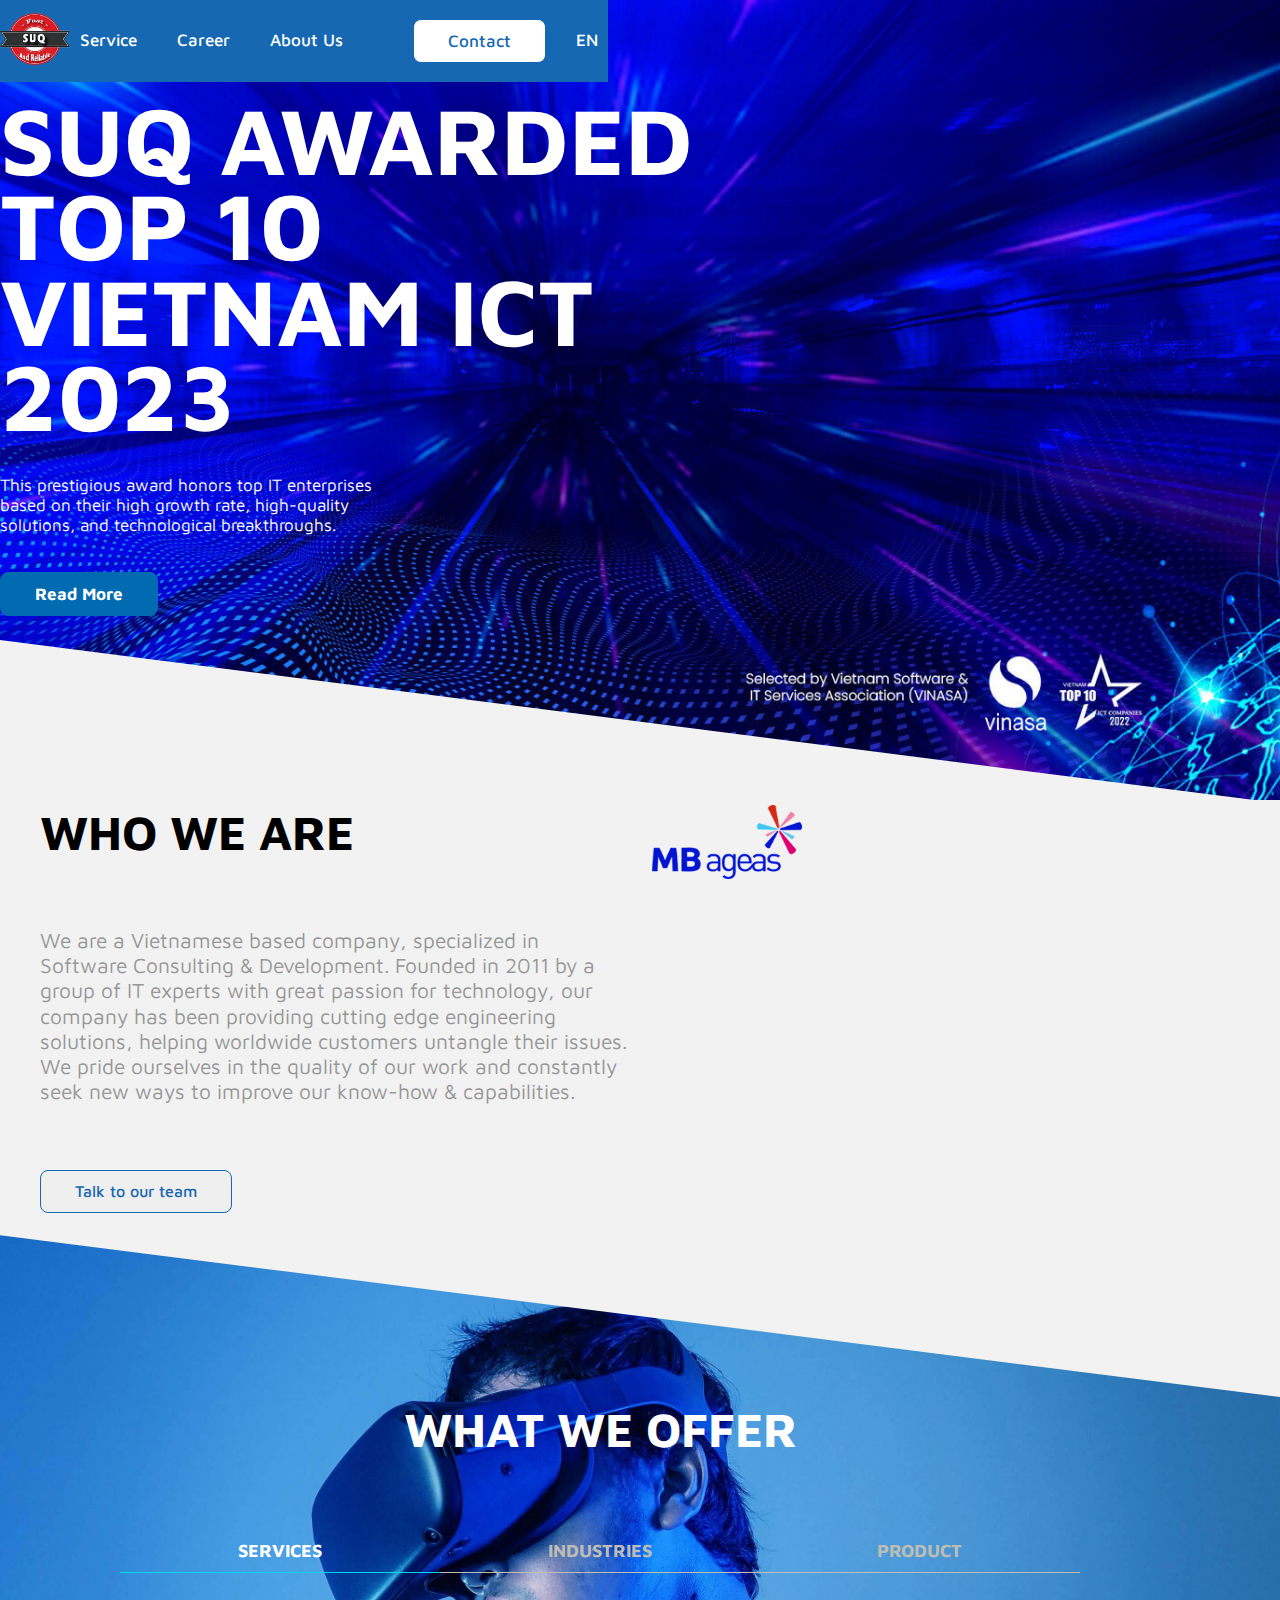
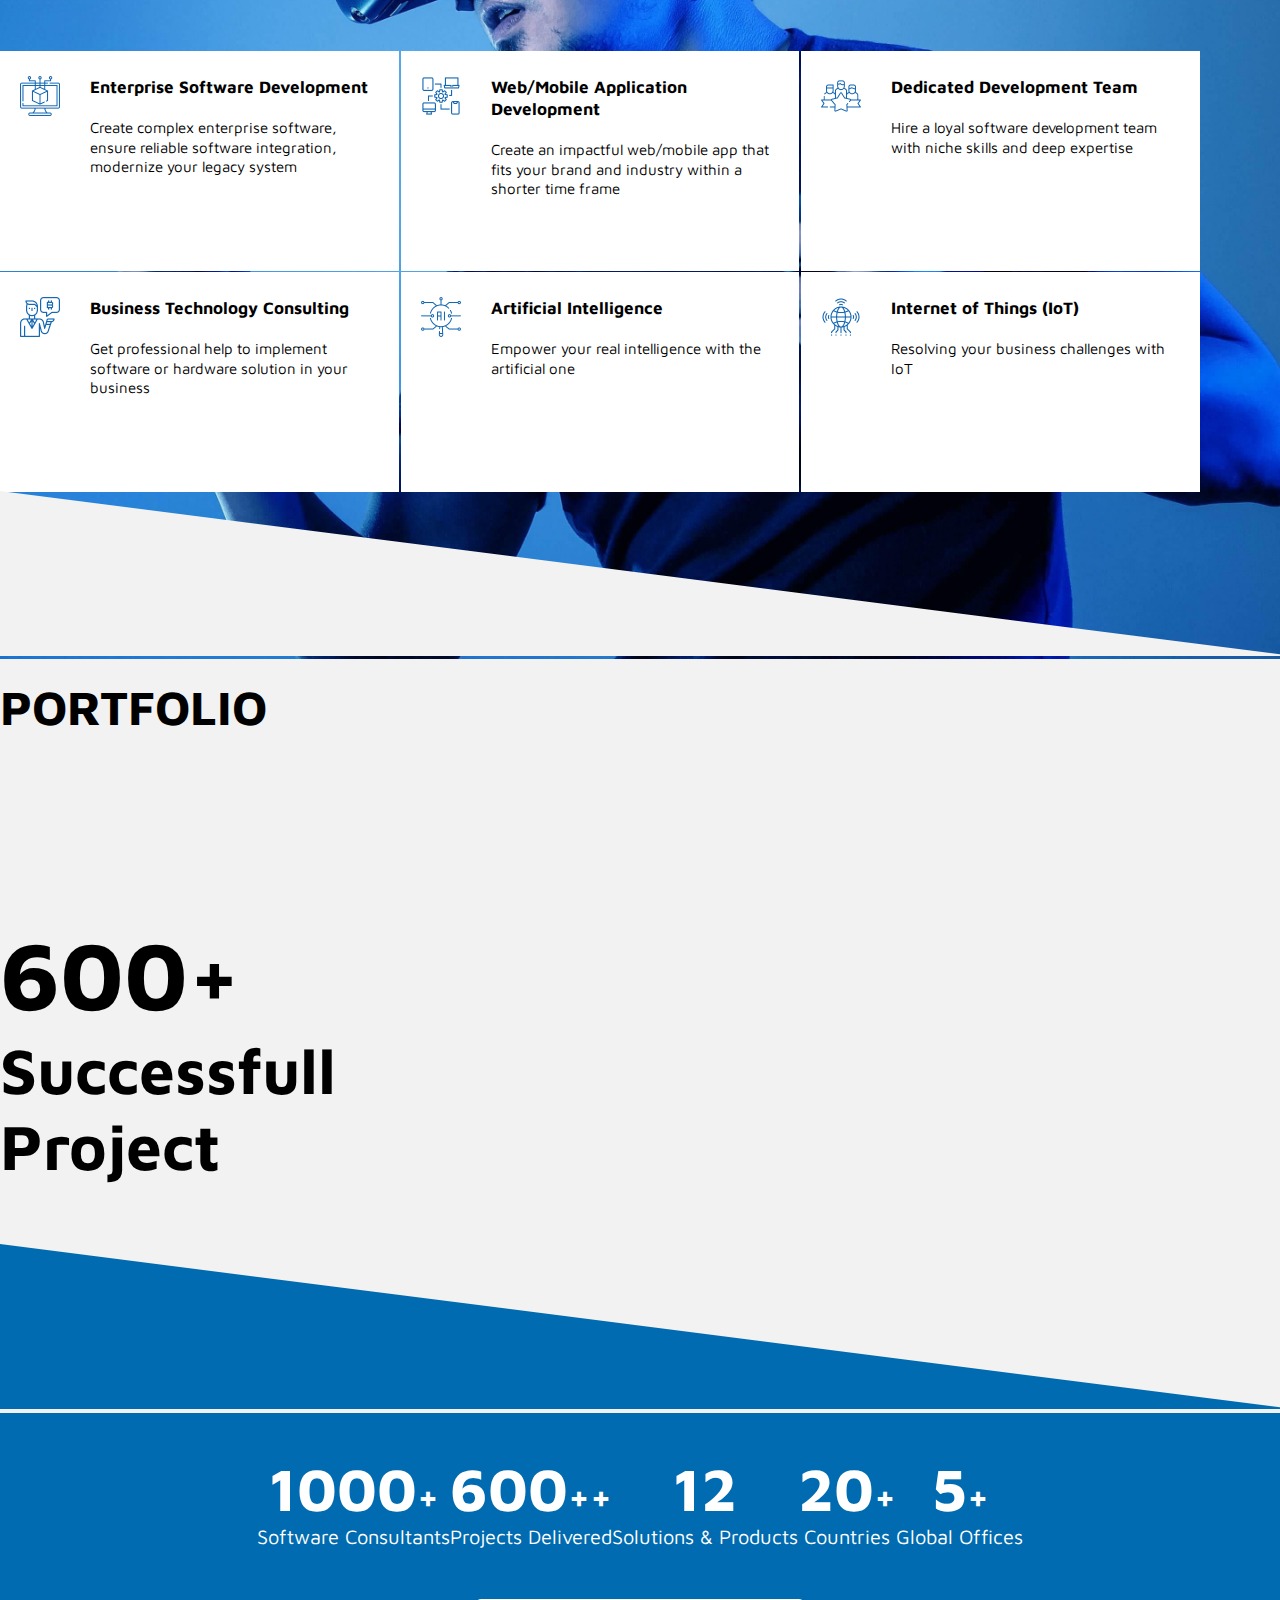
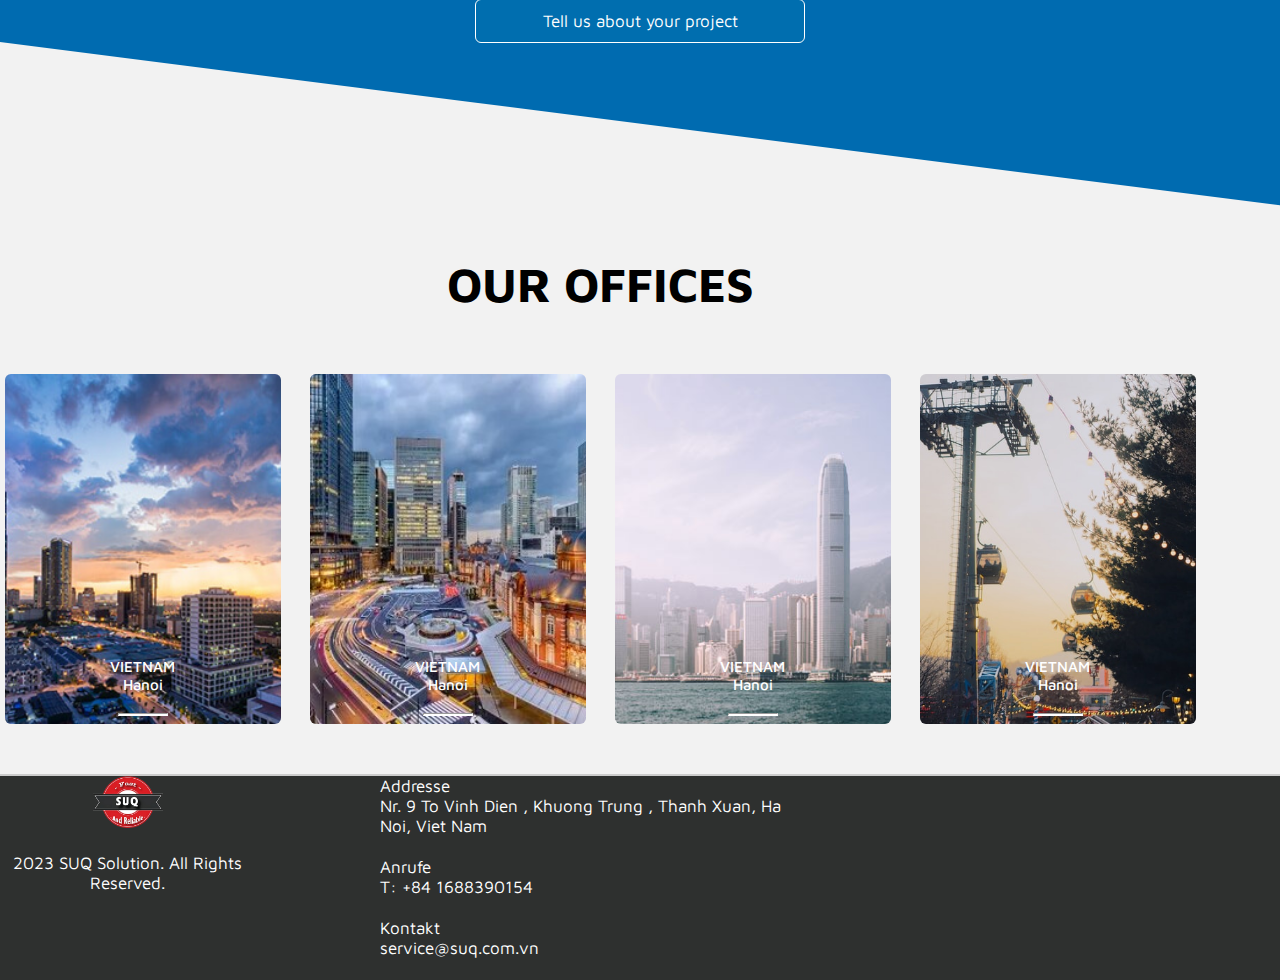
==== index.html @ 939a6510 "t8" ====
<!DOCTYPE html>
<html lang="en">
    <head>
        <meta charset="UTF-8" />
        <meta http-equiv="X-UA-Compatible" content="IE=edge" />
        <meta name="viewport" content="width=device-width, initial-scale=1.0" />
        <link rel="preconnect" href="https://fonts.googleapis.com" />
        <link rel="preconnect" href="https://fonts.gstatic.com" crossorigin />
        <link href="https://fonts.googleapis.com/css2?family=Maven+Pro:wght@400;500;600;700;800;900&display=swap" rel="stylesheet" />
        <link href="https://cdn.jsdelivr.net/npm/bootstrap@5.3.0/dist/css/bootstrap.min.css" rel="stylesheet" integrity="sha384-9ndCyUaIbzAi2FUVXJi0CjmCapSmO7SnpJef0486qhLnuZ2cdeRhO02iuK6FUUVM" crossorigin="anonymous" />
        <link
            rel="stylesheet"
            href="https://cdnjs.cloudflare.com/ajax/libs/font-awesome/6.4.0/css/all.min.css"
            integrity="sha512-iecdLmaskl7CVkqkXNQ/ZH/XLlvWZOJyj7Yy7tcenmpD1ypASozpmT/E0iPtmFIB46ZmdtAc9eNBvH0H/ZpiBw=="
            crossorigin="anonymous"
            referrerpolicy="no-referrer"
        />
        <!-- <link rel="stylesheet" href="./assets/OwlCarousel2-2.3.4/dist/assets/owl.carousel.min.css" />
        <link rel="stylesheet" href="./assets/OwlCarousel2-2.3.4/dist/assets/owl.theme.default.min.css" /> -->
        <link rel="stylesheet" href="./index.css" />
        <title>SUQ - Home</title>
    </head>

    <body id="wrapper">

        <!-- header -->

        <section id="header" class="container-fluid">
            <header class="container">
                <!-- <div id="header-menu-button"><i class="fa-sharp fa-solid fa-bars"></i></div> -->

                <div>
                    <a href="./index.html" target="_blank"><img src="./assets/images/logo_suq.png" alt="" id="header-logo" /></a>
                </div>

                <ul id="header-menu">
                    <li class="header-menu-item has-dropdown" id="test">
                        Service
                    </li>
                    <li class="header-menu-item">
                        Career
                    </li>
                    <li class="header-menu-item">
                        About Us
                    </li>
                    <li class="header-menu-item">
                        <i class="fa-solid fa-magnifying-glass"></i>
                    </li>

                    <button id="contact-button" class="btn-primary">Contact</button>

                    <li class="header-menu-item" class="language">EN <i class="fa-solid fa-angle-up"></i></li>
                </ul>
            </header>

            <div class="container-fluid" id="dropdown">
                <div class="container dropdown-content">
                    <div class="dropdown-image">
                        <img src="./assets/images/dropdown1.jpeg" alt="">
                    </div>
                    <div class="dropdown-detail">
                        <h3 class="dropdown-title">Services</h3>
                        <ul class="dropdown-list">
                            <li><a href="./service.html">Business Technologies Consulting</a></li>
                            <li>Software Development</li>
                            <li>New Technologies</li>
                            <li>Mainternance and Support</li>
                        </ul>
                    </div>
                </div>
            </div>
        </section>

        <!-- header -->
        
        <!-- banner -->
        <section id="banner">
            
            <div class="slider">

                <div class="slider-item">
                    <img src="./assets/images/banner5.jpeg" alt="">

                    <div class="banner-info container-fluid">
                        <div class="container">
                            <h1 class="title">SUQ AWARDED <br>TOP 10 <br>VIETNAM ICT <br>2023</h1>
                            <p class="subtitle">This prestigious award honors top IT enterprises <br> based on their high growth rate, high-quality <br> solutions, and technological breakthroughs.</p>
            
                            <button class="btn-primary">Read More</button>
                        </div>
                    </div>
                </div>
                
                
            </div>
            <svg preserveAspectRatio="none" viewBox="0 0 100 100" class="banner-svg"><polygon points="100,100 100,99 0,0 0,100" opacity="1"></polygon></svg>
        </section>

        <!-- banner -->

        <!-- introduction -->
        <section id="intro" class="container-fluid">
            <div class="container intro">
                <div class="left">
                    <h1>WHO WE ARE</h1>

                    <p>We are a Vietnamese based company, specialized in Software Consulting & Development. Founded in 2011 by a group of IT experts with great passion for technology, our company has been providing cutting edge engineering solutions, helping worldwide customers untangle their issues. We pride ourselves in the quality of our work and constantly seek new ways to improve our know-how & capabilities.</p>

                    <button class="btn">Talk to our team</button>
                </div>
                <div class="right" id="logo-items">
                    <div class="logo-item">
                        <img src="./assets/logo/logo1.png" alt="">
                    </div>
                </div>
            </div>
        </section>
        <!-- introduction -->

        <!-- service -->

        <section id="offers">
            <svg preserveAspectRatio="none" viewBox="0 0 100 100"><polygon points="100,100 100,0 0,0 0,2" opacity="1"></polygon></svg>
            <div class="container offers">
                <h1>WHAT WE OFFER</h1>

                <div class="tab-title">
                    <h3 id="service-tab-button" class="offer-tab-active">SERVICES</h3>
                    <h3 id="industries-tab-button">INDUSTRIES</h3>
                    <h3 id="product-tab-button">PRODUCT</h3>
                </div>

                <!-- service tab -->
                <div class="service-list" id="service-tab">
                    <div class="service-card ">

                        <img src="./assets/logo/service1.png" alt="">
                        <div class="description">
                            <p class="service-card-title">Enterprise Software Development</p>

                            <p class="service-card-detail">Create complex enterprise software, ensure reliable software integration, modernize your legacy system</p>

                            <p class="service-card-more"><a href="#">READ MORE <i class="fa-solid fa-angle-right"></i></a></p>
                        </div>
                    </div>
                    <div class="service-card ">

                        <img src="./assets/logo/service2.png" alt="">
                        <div class="description">
                            <p class="service-card-title">Web/Mobile Application Development</p>

                            <p class="service-card-detail">Create an impactful web/mobile app that fits your brand and industry within a shorter time frame</p>

                            <p class="service-card-more"><a href="#">READ MORE <i class="fa-solid fa-angle-right"></i></a></p>
                        </div>
                    </div>
                    <div class="service-card ">

                        <img src="./assets/logo/service3.png" alt="">
                        <div class="description">
                            <p class="service-card-title">Dedicated Development Team</p>

                            <p class="service-card-detail">Hire a loyal software development team with niche skills and deep expertise</p>

                            <p class="service-card-more"><a href="#">READ MORE <i class="fa-solid fa-angle-right"></i></a></p>
                        </div>
                    </div>
                    <div class="service-card ">

                        <img src="./assets/logo/service4.png" alt="">
                        <div class="description">
                            <p class="service-card-title">Business Technology Consulting</p>

                            <p class="service-card-detail">Get professional help to implement software or hardware solution in your business</p>

                            <p class="service-card-more"><a href="#">READ MORE <i class="fa-solid fa-angle-right"></i></a></p>
                        </div>
                    </div>
                    <div class="service-card ">

                        <img src="./assets/logo/service5.png" alt="">
                        <div class="description">
                            <p class="service-card-title">Artificial Intelligence</p>

                            <p class="service-card-detail">Empower your real intelligence with the artificial one</p>

                            <p class="service-card-more"><a href="#">READ MORE <i class="fa-solid fa-angle-right"></i></a></p>
                        </div>
                    </div>
                    <div class="service-card ">

                        <img src="./assets/logo/service6.png" alt="">
                        <div class="description">
                            <p class="service-card-title">Internet of Things (IoT)</p>

                            <p class="service-card-detail">Resolving your business challenges with IoT</p>

                            <p class="service-card-more"><a href="#">READ MORE <i class="fa-solid fa-angle-right"></i></a></p>
                        </div>
                    </div>
                </div>

                <!-- industries tab -->
                <div class="service-list" id="industries-tab">
                    <div class="service-card ">

                        <img src="./assets/logo/industrie1.png" alt="">
                        <div class="description">
                            <p class="service-card-title">BFSI (Banking, Finance, Insurance)</p>

                            <p class="service-card-detail">Get lost in the matrix of BFSI? Let us help you out</p>

                            <p class="service-card-more"><a href="#">READ MORE <i class="fa-solid fa-angle-right"></i></a></p>
                        </div>
                    </div>
                    <div class="service-card ">

                        <img src="./assets/logo/industrie2.png" alt="">
                        <div class="description">
                            <p class="service-card-title">Healthcare</p>

                            <p class="service-card-detail">Get professional help to untangle your tangled eHealth applications</p>

                            <p class="service-card-more"><a href="#">READ MORE <i class="fa-solid fa-angle-right"></i></a></p>
                        </div>
                    </div>
                    <div class="service-card ">

                        <img src="./assets/logo/industrie3.png" alt="">
                        <div class="description">
                            <p class="service-card-title">Travel/Logistic</p>

                            <p class="service-card-detail">Create impactful applications for Travel and Logistics business</p>

                            <p class="service-card-more"><a href="#">READ MORE <i class="fa-solid fa-angle-right"></i></a></p>
                        </div>
                    </div>
                    <div class="service-card ">

                        <img src="./assets/logo/industrie4.png" alt="">
                        <div class="description">
                            <p class="service-card-title">Ecommerce</p>

                            <p class="service-card-detail">Transform your traditional brick and mortar store into a 24/7 online commerce</p>

                            <p class="service-card-more"><a href="#">READ MORE <i class="fa-solid fa-angle-right"></i></a></p>
                        </div>
                    </div>
                    <div class="service-card ">

                        <img src="./assets/logo/industrie5.png" alt="">
                        <div class="description">
                            <p class="service-card-title">Social</p>

                            <p class="service-card-detail">Build social network app from scratch or as an add-on to your existing web version</p>

                            <p class="service-card-more"><a href="#">READ MORE <i class="fa-solid fa-angle-right"></i></a></p>
                        </div>
                    </div>
                    <div class="service-card ">

                        <img src="./assets/logo/industrie6.png" alt="">
                        <div class="description">
                            <p class="service-card-title">Business Process Application</p>

                            <p class="service-card-detail">Improve your business's productivity with process automation</p>

                            <p class="service-card-more"><a href="#">READ MORE <i class="fa-solid fa-angle-right"></i></a></p>
                        </div>
                    </div>
                </div>

                <!-- product tab -->
                <div class="service-list" id="product-tab">
                    <div class="service-card ">

                        <img src="./assets/logo/product1.png" alt="">
                        <div class="description">
                            <p class="service-card-title">iLUTon</p>

                            <p class="service-card-detail">A simple product to prevent data leakage and reduce security risk</p>

                            <p class="service-card-more"><a href="#">READ MORE <i class="fa-solid fa-angle-right"></i></a></p>
                        </div>
                    </div>
                    <div class="service-card ">

                        <img src="./assets/logo/product2.png" alt="">
                        <div class="description">
                            <p class="service-card-title">enKomm</p>

                            <p class="service-card-detail">A 5-in-1 internal communication tool to improve employee engagement & operational productivity</p>

                            <p class="service-card-more"><a href="#">READ MORE <i class="fa-solid fa-angle-right"></i></a></p>
                        </div>
                    </div>
                    <div class="service-card ">

                        <img src="./assets/logo/product3.png" alt="">
                        <div class="description">
                            <p class="service-card-title">Konia LMS</p>

                            <p class="service-card-detail">A multipurpose online training management system for businesses</p>

                            <p class="service-card-more"><a href="#">READ MORE <i class="fa-solid fa-angle-right"></i></a></p>
                        </div>
                    </div>
                    <div class="service-card ">

                        <img src="./assets/logo/product4.png" alt="">
                        <div class="description">
                            <p class="service-card-title">Shopify Solutions</p>

                            <p class="service-card-detail">An ideal and simple marketing tool for Shopify users</p>

                            <p class="service-card-more"><a href="#">READ MORE <i class="fa-solid fa-angle-right"></i></a></p>
                        </div>
                    </div>
                    <div class="service-card ">

                        <img src="./assets/logo/product5.png" alt="">
                        <div class="description">
                            <p class="service-card-title">DentalFlow</p>

                            <p class="service-card-detail">A professional dental clinic management system to ensure smooth daily operations</p>

                            <p class="service-card-more"><a href="#">READ MORE <i class="fa-solid fa-angle-right"></i></a></p>
                        </div>
                    </div>
                    <div class="service-card ">

                        <img src="./assets/logo/product6.png" alt="">
                        <div class="description">
                            <p class="service-card-title">Zoro bike</p>

                            <p class="service-card-detail">A combination of treadmill and vehicle to make you enjoy your daily workout</p>

                            <p class="service-card-more"><a href="#">READ MORE <i class="fa-solid fa-angle-right"></i></a></p>
                        </div>
                    </div>
                </div>
            </div>
            <svg preserveAspectRatio="none" viewBox="0 0 100 100"><polygon points="100,100 0,100 0,0 100,99" opacity="1"></polygon></svg>
        </section>
        <!-- service -->

        <!-- portfolio -->
        <section id="portfolio" class="container-fluid">
            <div class="container-fluid portfolio-title">
                <h1 class="container">PORTFOLIO</h1>
            </div>
            <svg preserveAspectRatio="none" viewBox="0 0 100 100" class="top-portfolio"><polygon points="100,100 100,0 0,0 0,2" opacity="1"></polygon></svg>
            <div class="container portfolio">
                

                <h2 class="detail"><span>600+</span> <br>Successfull <br>Project</h2>

                <!-- <button>abc</button> -->
            </div>
            <svg preserveAspectRatio="none" viewBox="0 0 100 100"><polygon points="100,100 0,100 0,0 100,99" opacity="1"></polygon></svg>
        </section>
        <!-- portfolio -->

        <!-- counter -->
        <section id="counter">
            <div class="counter-list container">
                <p class="count-item"><strong><span class="count-target" data-target="1000">1000</span>+</strong> <br>Software Consultants</p>

                <p class="count-item"><strong><span class="count-target" data-target="600">600</span>++</strong> <br>Projects Delivered</p>

                <p class="count-item"><strong><span class="count-target" data-target="12">12</span></strong> <br>Solutions & Products</p>

                <p class="count-item"><strong><span class="count-target" data-target="20">20</span>+</strong> <br>Countries</p>

                <p class="count-item"><strong><span class="count-target" data-target="5">5</span>+</strong> <br>Global Offices</p>
            </div>
            
            <button>Tell us about your project</button>
            

            <svg preserveAspectRatio="none" viewBox="0 0 100 100"><polygon points="100,100 0,100 0,0 100,99" opacity="1"></polygon></svg>
        </section>
        <!-- counter -->

        <!-- office -->
        <section id="office" class="container">
            <h1>OUR OFFICES</h1>

            <div class="offices-list container">
                <div class="office-list-card">
                    <div class="office-card-content">
                        <p class="location">VIETNAM <br>Hanoi</p>
                        <hr>
                        <p class="location-detail">
                            Nr. 9 To Vinh Dien , Khuong Trung , Thanh Xuan, Ha Noi, Viet Nam <br>
                            Tel: +84 1688390154 <br>
                            Email: service@suq.com.vn
                        </p>
                    </div>
                </div>
                <div class="office-list-card">
                    <div class="office-card-content">
                        <p class="location">VIETNAM <br>Hanoi</p>
                        <hr>
                        <p class="location-detail">
                            Nr. 9 To Vinh Dien , Khuong Trung , Thanh Xuan, Ha Noi, Viet Nam <br>
                            Tel: +84 1688390154 <br>
                            Email: service@suq.com.vn
                        </p>
                    </div>
                </div>
                <div class="office-list-card">
                    <div class="office-card-content">
                        <p class="location">VIETNAM <br>Hanoi</p>
                        <hr>
                        <p class="location-detail">
                            Nr. 9 To Vinh Dien , Khuong Trung , Thanh Xuan, Ha Noi, Viet Nam <br>
                            Tel: +84 1688390154 <br>
                            Email: service@suq.com.vn
                        </p>
                    </div>
                </div>
                <div class="office-list-card">
                    <div class="office-card-content">
                        <p class="location">VIETNAM <br>Hanoi</p>
                        <hr>
                        <p class="location-detail">
                            Nr. 9 To Vinh Dien , Khuong Trung , Thanh Xuan, Ha Noi, Viet Nam <br>
                            Tel: +84 1688390154 <br>
                            Email: service@suq.com.vn
                        </p>
                    </div>
                </div>
            </div>
            
        </section>
        <!-- office -->

        <!-- footer -->
        <footer class="container-fluid">
            <div class="container" id="footer">
                <div class="footer-left">
                    <a href="./index.html"><img src="./assets/images/logo_suq.png" alt=""></a>
                    <p><i class="fa-solid fa-copyright"></i> 2023 SUQ Solution. All Rights Reserved.</p>
                    <p class="footer-logo-link"><i class="fa-brands fa-facebook-f"></i> <i class="fa-solid fa-envelope"></i></p>
                </div>
                <div class="footer-right">
                    <p class="footer-right-info">
                        <i class="fa-solid fa-location-dot"></i>
                        Addresse <br>   Nr. 9 To Vinh Dien , Khuong Trung , Thanh Xuan, Ha Noi, Viet Nam
                    </p>
                    <p class="footer-right-info">
                        <i class="fa-solid fa-phone"></i>
                        Anrufe <br> T: +84 1688390154
                    </p>
                    <p class="footer-right-info">
                        <i class="fa-solid fa-envelope"></i>
                        Kontakt <br> <a href="mailto:service@suq.com.vn">service@suq.com.vn</a>
                    </p>
                </div>
                <div class="footer-map">
                    <iframe src="https://www.google.com/maps/embed?pb=!1m18!1m12!1m3!1d3724.799229916712!2d105.81955111493218!3d21.000683586013615!2m3!1f0!2f0!3f0!3m2!1i1024!2i768!4f13.1!3m3!1m2!1s0x3135ac85c7ed9bab%3A0x1129e393e52c9793!2zMzQvOSBQLiBUw7QgVsSpbmggRGnhu4duLCBU4buVIDEyLCBUaGFuaCBYdcOibiwgSMOgIE7hu5lp!5e0!3m2!1svi!2s!4v1686800126181!5m2!1svi!2s" style="border:0;" allowfullscreen="" loading="lazy" referrerpolicy="no-referrer-when-downgrade"></iframe>
                </div>
            </div>
        </footer>
        <!-- footer -->

        
    </body>

    <script src="https://cdn.jsdelivr.net/npm/bootstrap@5.3.0/dist/js/bootstrap.bundle.min.js" integrity="sha384-geWF76RCwLtnZ8qwWowPQNguL3RmwHVBC9FhGdlKrxdiJJigb/j/68SIy3Te4Bkz" crossorigin="anonymous"></script>
    <script
        src="https://cdnjs.cloudflare.com/ajax/libs/jquery/3.7.0/jquery.min.js"
        integrity="sha512-3gJwYpMe3QewGELv8k/BX9vcqhryRdzRMxVfq6ngyWXwo03GFEzjsUm8Q7RZcHPHksttq7/GFoxjCVUjkjvPdw=="
        crossorigin="anonymous"
        referrerpolicy="no-referrer"
    ></script>
    <!-- <script src="./assets/OwlCarousel2-2.3.4/dist/owl.carousel.min.js"></script> -->
    <script src="./index.js"></script>
</html>
---- index.css ----
/* all */
*{
    /* margin: 0; */
    padding: 0;
    box-sizing: border-box;
    font-family: 'Maven Pro', sans-serif;
    font-size: 17px;
    line-height: 1.2;
}
a{
    text-decoration: none;
    color: inherit;
}
button{
    padding: 11px 34px;
}

body#wrapper{
    margin: 0;
    padding: 0;
    width: 100%;
    background-color: #F2F2F2;
}
.container-fluid{
    margin: 0;
    padding: 0;
}
.container{
    max-width: 1200px;
    /* display: flex; */
}

h1{
    font-size: 48px;
    color: #000;
    margin: 0 0 60px;
}


/* all */

/* header */

section#header{
    font-weight: 500;
    position: fixed;
    top: 0;
    z-index: 2;
    background: rgba(22, 104, 178, 1);
    cursor: pointer;
}
h3.sd{
    position: absolute;
}

.header-sticky{
    position: sticky;
    top: 0;
}
section#header:hover{
    background: #1668B2;
}

header{
    width: 100%;
    margin: 0 auto;
    display: flex;
    flex-direction: row;
    justify-content: space-between;
    align-items: center;
    color: #FFF;
}

div#header-menu-button{
    position: absolute;
    top: 50%;
    left: 5%;
    transform: translate(0%,-50%);
    display: flex;
    justify-content: center;
    align-items: center;
    cursor: pointer;
}
div#header-menu-button i{
    font-size: 30px;
}

img#header-logo{
    width: 70px;
}

ul#header-menu{
    display: flex;
    flex-direction: row;
    justify-content: flex-end;
    align-items: center;
    gap: 20px;
    margin: 0;
    padding: 0;
}
li.header-menu-item{
    list-style-type: none;
    font-size: 17px;
    padding: 30px 10px;
    cursor: pointer;
    border-bottom: 2px solid transparent;
}
li.header-menu-item:hover{
    border-bottom: 2px solid #FFF;
}

button#contact-button{
    padding: 11px 34px;
    background: #1668B2;
    color: #FFF;
    border: 1px solid #1668B2;
    font-weight: 500;
    border-radius: 8px;
    transition: 0.5s;
}

section#header:hover button#contact-button{
    background: #FFF;
    color: #1668B2;
}

/* header */

/* dropdown */
div#dropdown{
    position: absolute;
    /* min-height: 350px; */
    background: #FFF;
    top: 100%;
    left: 0;
    z-index: 2;
    transition: 0.5s;
    height: 0;
    overflow: hidden;
}
div.dropdown-content{
    display: flex;
    flex-direction: row;
    justify-content: flex-start;
    align-items: flex-start;
    gap: 20px;
    padding: 50px 20px;
}

.dropdown-active{
    min-height: 350px;
}

div.dropdown-image{
    width: 400px;
}
div.dropdown-image img{
    width: 100%;
}
h3.dropdown-title{
    font-size: 15px;
    margin: 0;
    padding: 10px 35px 10px 0;
    font-weight: bold;
}
ul.dropdown-list{
    margin: 0;
    padding: 0;
    border-right: 1px solid #CCC;
}
ul.dropdown-list li{
    font-size: 14px;
    padding: 10px 35px 10px 0;
    line-height: 1.3;
    list-style-type: none;
    color: #CCC;
    min-width: 400px;
}
ul.dropdown-list li:hover{
    color: #000;
}
ul.dropdown-list li a{
    font-size: 14px;
}
/* dropdown */





/* banner */

section#banner{
    width: 100%;
    position: relative;
}
div.banner-info{
    color: #FFF;
    position: absolute;
    top: 12%;
    left: 0;
    z-index: 1;
}
div.banner-info h1.title{
    font-size: 95px;
    margin: 0;
    color: #FFF;
    line-height: 0.9;
    font-weight: bold;
}
div.banner-info p.subtitle{
    margin: 36px 0;
    font-size: 17px;
}
div.banner-info button{
    background: #006BB0;
    color: #FFF;
    padding: 11px 34px;
    font-size: 17px;
    border: 1px solid #006BB0;
    border-radius: 8px;
    font-weight: bold;
    transition: 0.6s;
}
div.banner-info button:hover{
    cursor: pointer;
    background: #FFF;
    color: #006BB0;
}
div.slider-item{
    width: 100%;
    position: relative;
}
div.slider-item img{
    width: 100%;
    height: 800px;
    object-fit: cover;
}
.owl-nav{
    display: none;
}
.owl-dots{
    position: absolute;
    display: flex;
    flex-direction: row;
    justify-content: center;
    align-items: center;
    gap: 20px;
    bottom: 180px;
    right: 20px;
    z-index: 2;
}

.owl-dots button.owl-dot{
    width: 20px;
    height: 20px;
    background: transparent;
    border: 1px solid #CCC;
    border-radius: 50%;
}
.owl-dots button.owl-dot:active{
    background: #FFF !important;
    border: 1px solid #FFF;
}
svg.banner-svg{
    position: absolute;
    bottom: 0;
    left: 0;
    z-index: 1;
    height: 165px;
    width: 100%;
    fill: #f2f2f2;
    margin: -1px 0;
}

/* banner */


/* intro */
div.intro{
    display: flex;
    flex-direction: row;
    justify-content: space-between;
    align-items: flex-start;
    margin: 0 auto 0;
}
div.intro div.left{
    width: 49%;
    font-size: 21px;
    color: #979797;
}
div.intro div.left p{
    margin: 66px 0;
    font-size: 21px;
}
div.intro div.left button{
    padding: 11px 34px;
    color: #1668b2;
    border: 1px solid #1668b2;
    border-radius: 8px;
    font-size: 16px;
    font-weight: 500;
}

div.intro div.right{
    width: 49%;
    display: flex;
    flex-direction: row;
    justify-content: flex-start;
    align-items: flex-start;
    gap: 40px;
    flex-wrap: wrap;
}
div.logo-item{
    width: 150px;
    height: 75px;
    display: flex;
    justify-content: center;
    align-items: center;
}
div.logo-item img{
    width: 100%;
    cursor: pointer;
}

/* intro */

/* offers */
section#offers svg{
    height: 165px;
    width: 100%;
    fill: #f2f2f2;
    margin: -1px 0;
}

section#offers{
    background: url(./assets/images/service_bg.jpeg) no-repeat;
    background-position: center 0;
    background-size: 100%;
    margin: 20px 0 0;
    width: 100%;
}

div.offers{
    display: flex;
    color: #FFF;
    text-align: center;
    flex-direction: column;
    padding: 0px 0;
    justify-content: flex-start;
    align-items: center;
}
div.offers h1{
    color: #FFF;
}
div.tab-title{
    width: 80%;
    display: flex;
    flex-direction: row;
    justify-content: space-between;
    align-items: center;
}
div.tab-title h3{
    width: calc(100%/3);
    padding: 4px 0 10px;
    border-bottom: 1px solid #BDBDB5;
    font-size: 18px;
    cursor: pointer;
    color: #BDBDB5;
    transition: 0.5s;
}
.offer-tab-active{
    color: #FFF !important;
    border-bottom: 1px solid #00D7EE !important;
}
div.service-list{
    margin: 60px 0 0;
    display: flex;
    width: 100%;
    flex-wrap: wrap;
    justify-content: space-around;
    gap: 1px;
}
div#industries-tab, div#product-tab{
    display: none;
}
div.service-card{
    height: 220px;
    background: #FFF;
    width: 33.2%;
    color: #000;
    text-align: left;
    padding: 25px 20px;
    display: flex;
    flex-direction: row;
    justify-content: flex-start;
    align-items: flex-start;
    gap: 30px;
    cursor: pointer;
}
div.service-card img{
    width: 40px;
}

p.service-card-title{
    font-size: 17px;
    font-weight: bold;
    margin: 0;
    line-height: 1.3;
}
p.service-card-detail{
    font-size: 15px;
    margin: 20px 0;
    line-height: 1.3;
}

p.service-card-more{
    font-size: 15px;
    letter-spacing: 0.2px;
    cursor: pointer;
    font-weight: 500;
    transition: 0.6s;
    opacity: 0;
}
div.service-card:hover p.service-card-more{
    opacity: 1;
}

/* offers */

/* portfolio */
section#portfolio{
    width: 100%;
    background: url(./assets/images/portfolio.png) no-repeat;
    background-attachment: fixed;
    background-position: top 100px right 0;
    background-size: 80%;
    padding: 0 0;
}
section#portfolio h1{
    margin-bottom: 0;
}
section#portfolio svg.top-portfolio{
    fill: #f2f2f2;
    margin: -10px 0 0;
}
div.portfolio-title{
    background: #f2f2f2;
    padding: 20px 0;
}
div.portfolio{
    flex-direction: column;
}
div.portfolio h2.detail{
    font-size: 64px;
    margin: 0 0 60px;
}
div.portfolio h2.detail span{
    font-size: 96px
}
div.portfolio div.portfolio-btn{
    padding: 11px 34px;
    color: #1668b2;
    border: 1px solid #1668b2;
    border-radius: 8px;
    font-size: 16px;
    font-weight: 500;
    display: inline-block;
}
section#portfolio svg{
    height: 165px;
    width: 100%;
    fill: #006BB0;
    margin: -1px 0;
}
/* portfolio */


/* counter */
section#counter{
    background: #006BB0;
    color: #FFF;
    padding: 20px 0 0;
    display: flex;
    flex-direction: column;
    justify-content: flex-start;
    align-items: center;
}
section#counter svg{
    height: 165px;
    width: 100%;
    fill: #f2f2f2;
    margin: -1px 0;
}
div.counter-list{
    display: flex;
    flex-direction: row;
    justify-content: space-around;
    align-items: flex-start;
}
p.count-item{
    text-align: center;
    font-size: 20px;
}
p.count-item strong{
    font-size: 40px;
}
span.count-target{
    font-size: 60px;
}
section#counter button{
    padding: 11px 34px;
    max-width: 100%;
    width: 330px;
    border: 1px solid #FFF;
    background: #006EAF;
    border-radius: 6px;
    color: #FFF;
    margin: 30px 0 0;
}
/* counter */

/* office */
section#office{
    display: flex;
    flex-direction: column;
    padding: 50px 0;
}
section#office h1{
    text-align: center;
}
div.offices-list{
    display: flex;
    flex-direction: row;
    justify-content: space-around;
    align-items: flex-start;
    gap: 20px;
}
div.office-list-card{
    width: 23%;
    border-radius: 6px;
    height: 350px;
    background: url(./assets/images/office1.jpeg) no-repeat;
    background-position: center;
    background-size: cover;
    position: relative;
    cursor: pointer;
    overflow: hidden;
}
div.office-list-card:nth-child(2){
    background: url(./assets/images/office2.jpeg) no-repeat;
    background-position: center;
    background-size: cover;
}
div.office-list-card:nth-child(3){
    background: url(./assets/images/office3.jpeg) no-repeat;
    background-position: center;
    background-size: cover;
}
div.office-list-card:nth-child(4){
    background: url(./assets/images/office4.jpeg) no-repeat;
    background-position: center;
    background-size: cover;
}
div.office-list-card p{
    margin: 0;
    font-size: 15px;
}
div.office-list-card hr{
    border-bottom: 2px solid #FFF;
    width: 50px;
    display: inline-block;
}
div.office-card-content{
    position: absolute;
    top: 55%;
    left: 0;
    width: 100%;
    height: 100%;
    border-radius: 6px;
    cursor: pointer;
    color: #FFF;
    font-weight: 500;
    text-align: center;
    display: flex;
    flex-direction: column;
    justify-content: center;
    align-items: center;
    gap: 10px;
    padding: 20px;
    transition: 0.3s;
}
div.office-list-card:hover div.office-card-content{
    top: 0;
    background: rgba(22, 104, 178, 0.7);
}

/* office */

/* footer */
footer{
    padding: 30px 0;
    border-top: 2px solid #CCC;
    background: #2E302F;
    color: #FFF;
}
div#footer{
    display: flex;
    flex-direction: row;
    justify-content: space-between;
    align-items: flex-start;
    gap: 100px;
    
}
div.footer-left{
    text-align: center;
    display: flex;
    flex-direction: column;
    justify-content: flex-start;
    align-items: center;
    gap: 20px;
}
div.footer-left img{
    width: 70px;
}
div.footer-left p{
    font-size: 17px;
    margin: 0 0 0;
}
p.footer-logo-link{
    display: flex;
    flex-direction: row;
    justify-content: center;
    align-items: center;
    gap: 20px;
}
div.footer-right{
    display: flex;
    flex-direction: column;
    gap: 20px;
    justify-content: flex-start;
    align-items: flex-start;
}
div.footer-right p{
    margin: 0;
    position: relative;
    padding: 0 0 0 25px;
}
div.footer-right i{
    position: absolute;
    top: 3px;
    left: 0;
}
div.footer-map iframe{
    width: 300px;
    height: 200px;
}

/* footer */
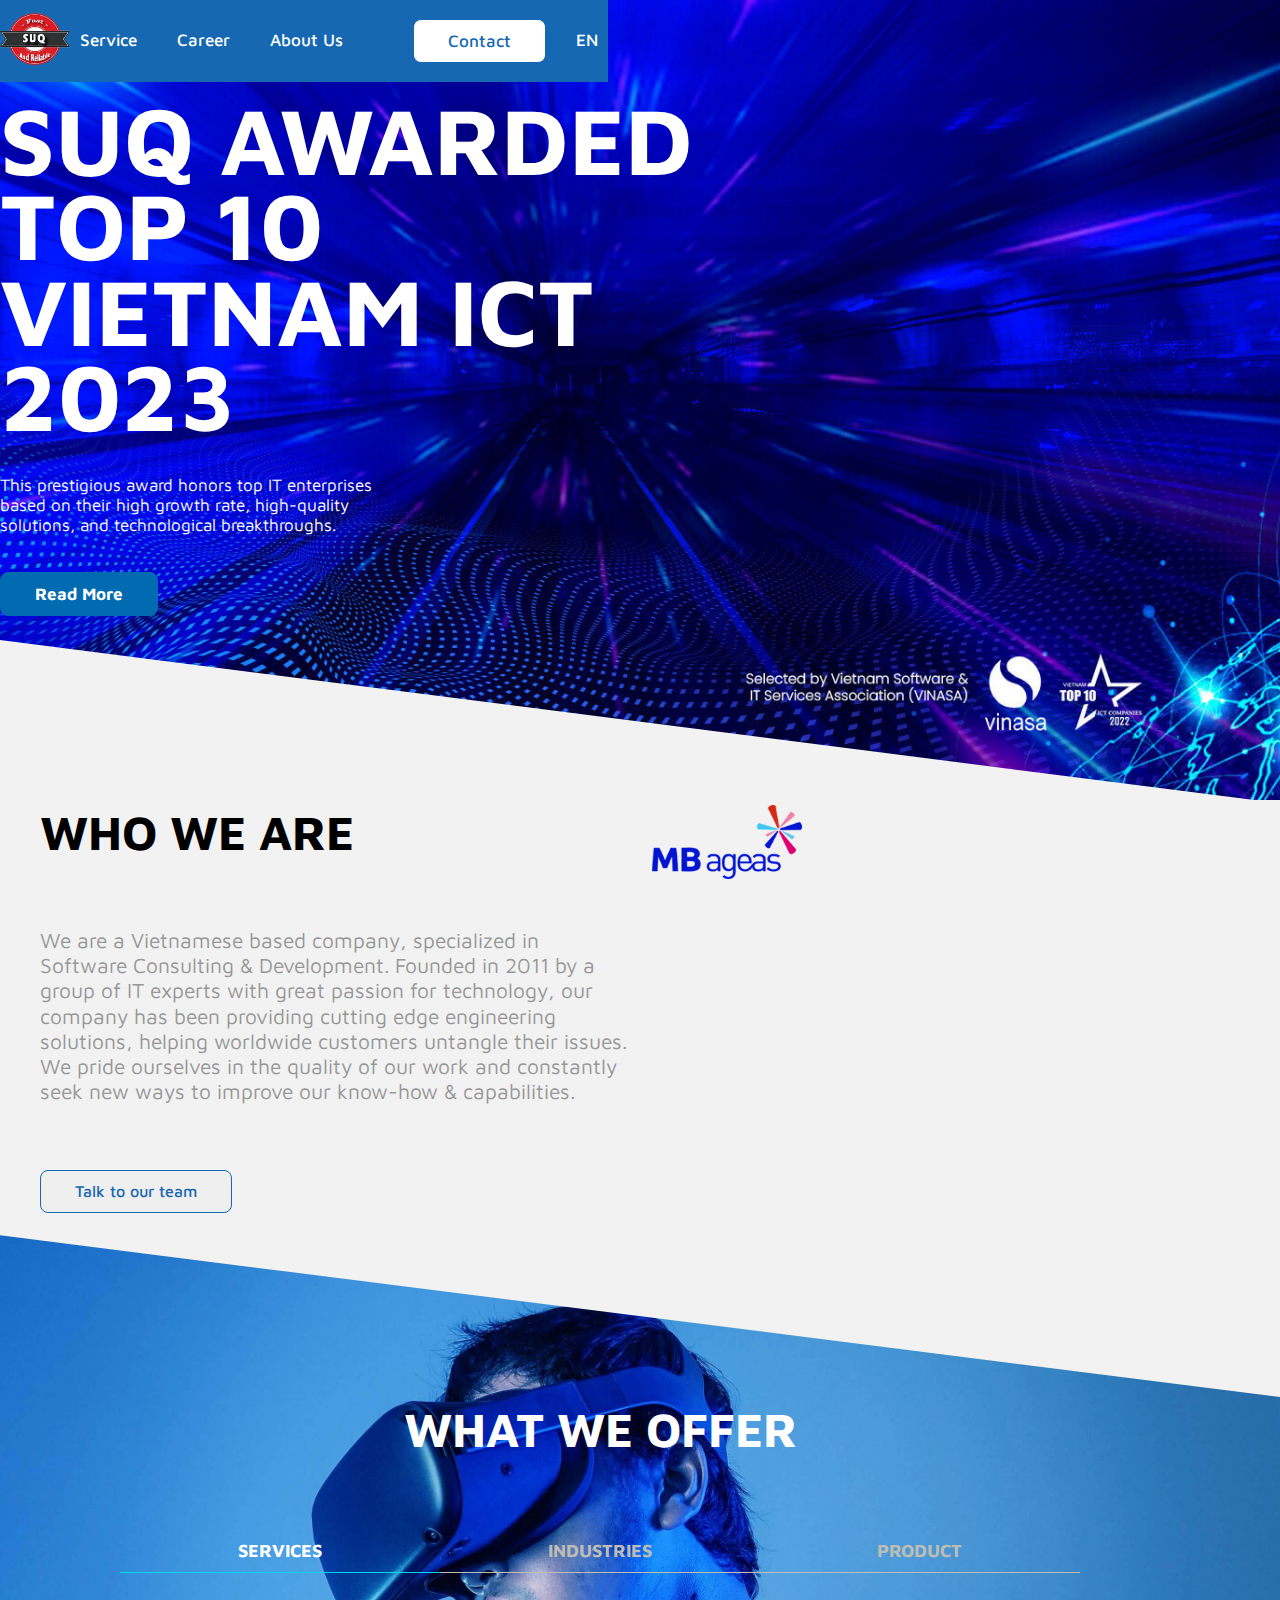
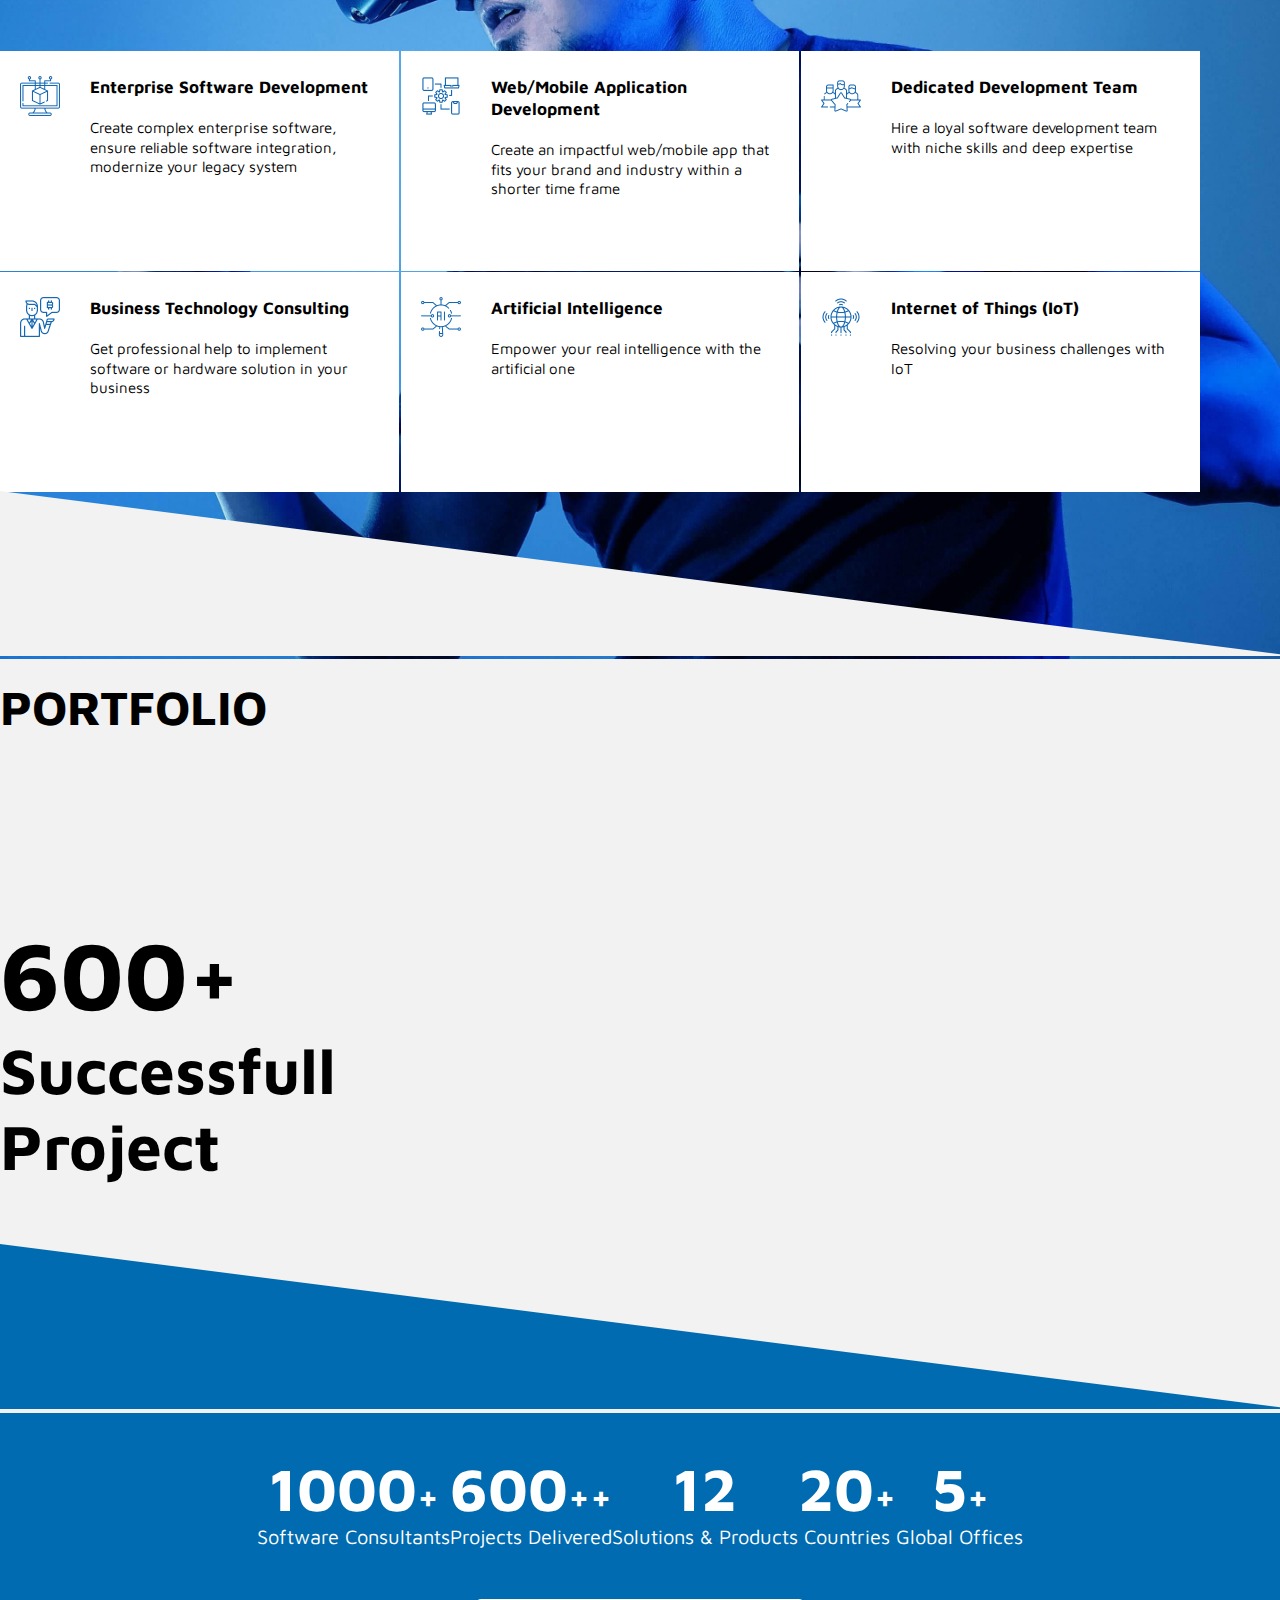
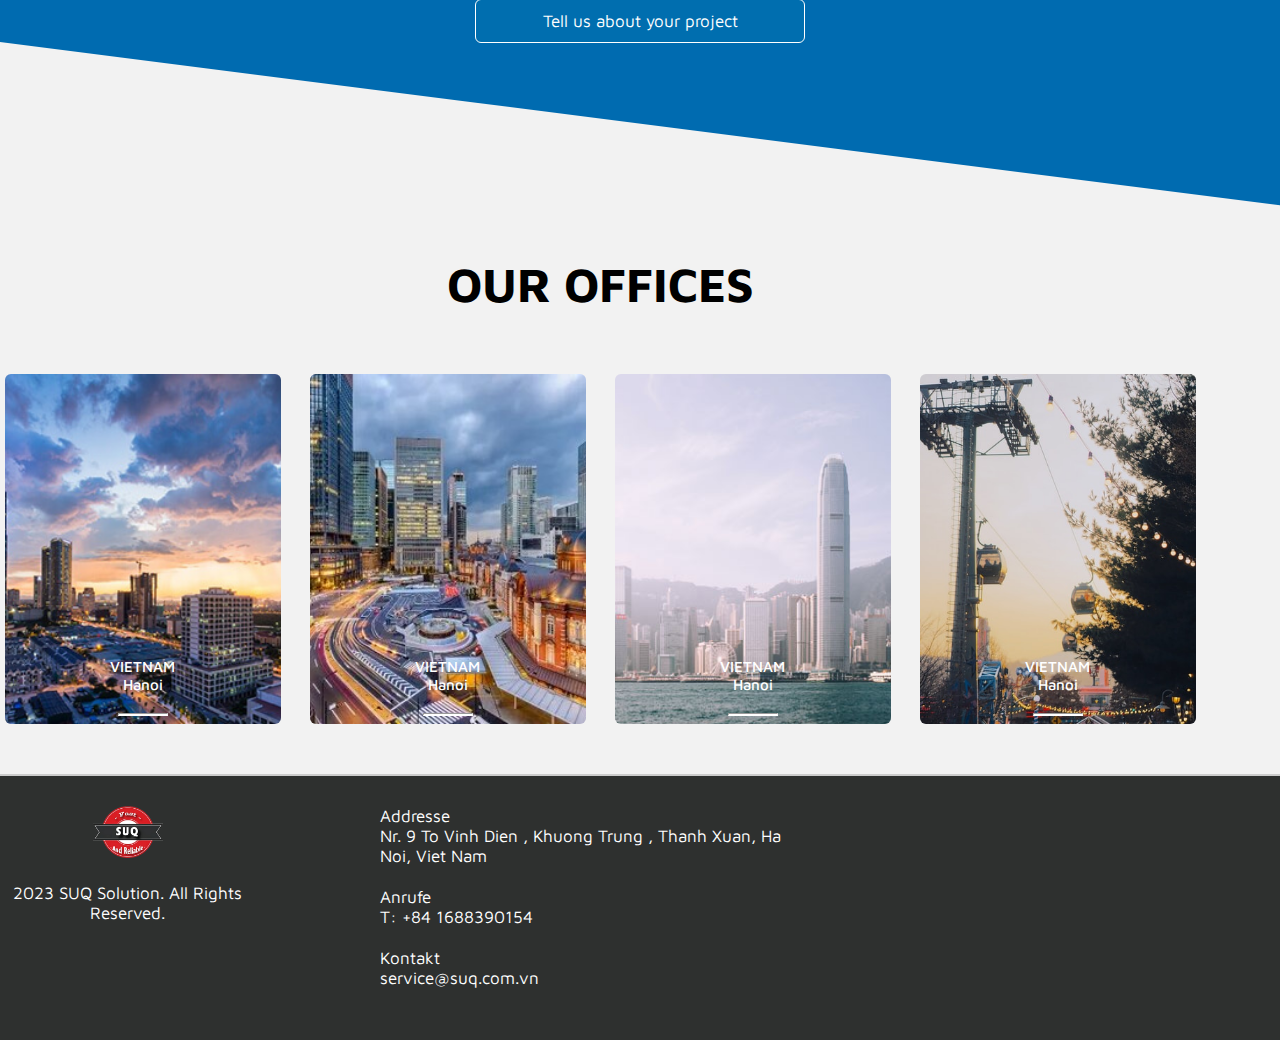
==== commit f9b8d5ad: "t9" ====
--- a/index.html
+++ b/index.html
@@ -27,7 +27,7 @@
 
         <section id="header" class="container-fluid">
             <header class="container">
-                <!-- <div id="header-menu-button"><i class="fa-sharp fa-solid fa-bars"></i></div> -->
+                
 
                 <div>
                     <a href="./index.html" target="_blank"><img src="./assets/images/logo_suq.png" alt="" id="header-logo" /></a>
@@ -51,6 +51,8 @@
 
                     <li class="header-menu-item" class="language">EN <i class="fa-solid fa-angle-up"></i></li>
                 </ul>
+
+                <div id="header-menu-button"><i class="fa-sharp fa-solid fa-bars"></i></div>
             </header>
 
             <div class="container-fluid" id="dropdown">
@@ -69,9 +71,21 @@
                     </div>
                 </div>
             </div>
+
+            <ul id="menu-mobi">
+                <li class="menu-mobi-item">Service</li>
+                <li class="menu-mobi-item">Service</li>
+                <li class="menu-mobi-item">Service</li>
+                <li class="menu-mobi-item">Service</li>
+                <li class="menu-mobi-item">Service</li>
+                <li class="menu-mobi-item">Service</li>
+            <ul>
         </section>
 
         <!-- header -->
+
+
+
         
         <!-- banner -->
         <section id="banner">
--- a/index.css
+++ b/index.css
@@ -38,6 +38,11 @@
 
 
 /* all */
+/* menu mobi */
+ul#menu-mobi{
+    display: none;
+}
+/* menu mobi */
 
 /* header */
 
@@ -72,18 +77,9 @@
 }
 
 div#header-menu-button{
-    position: absolute;
-    top: 50%;
-    left: 5%;
-    transform: translate(0%,-50%);
-    display: flex;
-    justify-content: center;
-    align-items: center;
-    cursor: pointer;
-}
-div#header-menu-button i{
-    font-size: 30px;
-}
+    display: none;
+}
+
 
 img#header-logo{
     width: 70px;
@@ -380,6 +376,7 @@
     flex-wrap: wrap;
     justify-content: space-around;
     gap: 1px;
+    padding: 0;
 }
 div#industries-tab, div#product-tab{
     display: none;
@@ -599,7 +596,7 @@
 
 /* footer */
 footer{
-    padding: 30px 0;
+    padding: 30px 0 !important;
     border-top: 2px solid #CCC;
     background: #2E302F;
     color: #FFF;
@@ -656,4 +653,74 @@
     height: 200px;
 }
 
-/* footer */+/* footer */
+
+
+
+/* responsive */
+
+@media all and (max-width:992px){
+    .container{
+        padding-left: 5%;
+        padding-right: 5%;
+    }
+    div#header-menu-button{
+        display: block;
+        display: flex;
+        justify-content: center;
+        align-items: center;
+        cursor: pointer;
+    }
+    div#header-menu-button i{
+        font-size: 30px;
+    }
+    header{
+        padding: 10px 5%;
+        display: flex;
+        flex-direction: row;
+        justify-content: space-between;
+        align-items: center;
+    }
+    img#header-logo{
+        width: 55px;
+    }
+    ul#header-menu{
+        display: none;
+    }
+    div.service-list{
+        padding: 0 5%;
+    }
+    footer{
+        padding: 30px 5%;
+    }
+
+    ul#menu-mobi{
+        display: block;
+        position: absolute;
+        top: 100%;
+        left: 0;
+        width: 100%;
+        background: #f2f2f2;
+        border: 1px solid red;
+        min-height: 500px;
+        padding: 0;
+        margin: 0;
+        overflow: hidden;
+    }
+    
+    @keyframes mobiMenuShow {
+        0%{
+            height: 0;
+        }
+        100%{
+            height: 100%;
+        }
+    }
+    li.menu-mobi-item{
+        list-style: none;
+        border-bottom: 2px solid blue;
+        padding: 10px 5%;
+    }
+}
+
+/* responsive */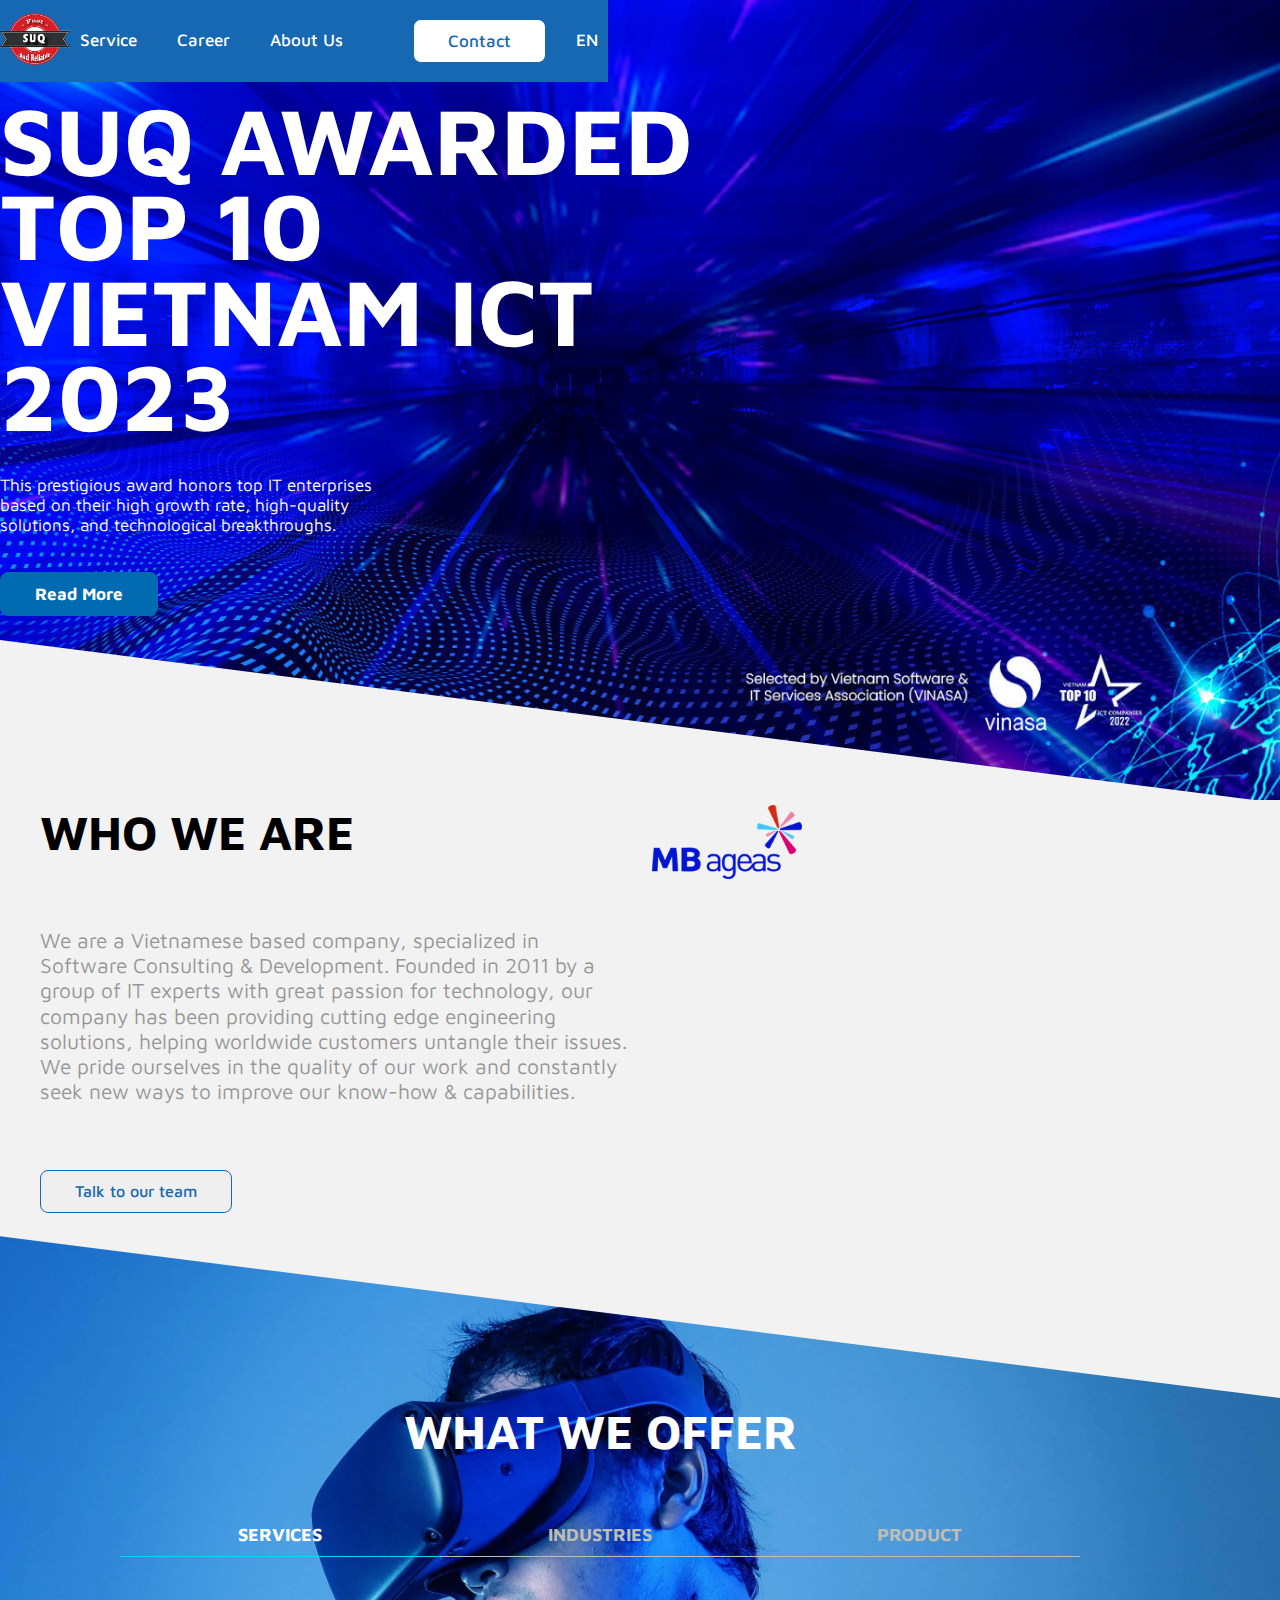
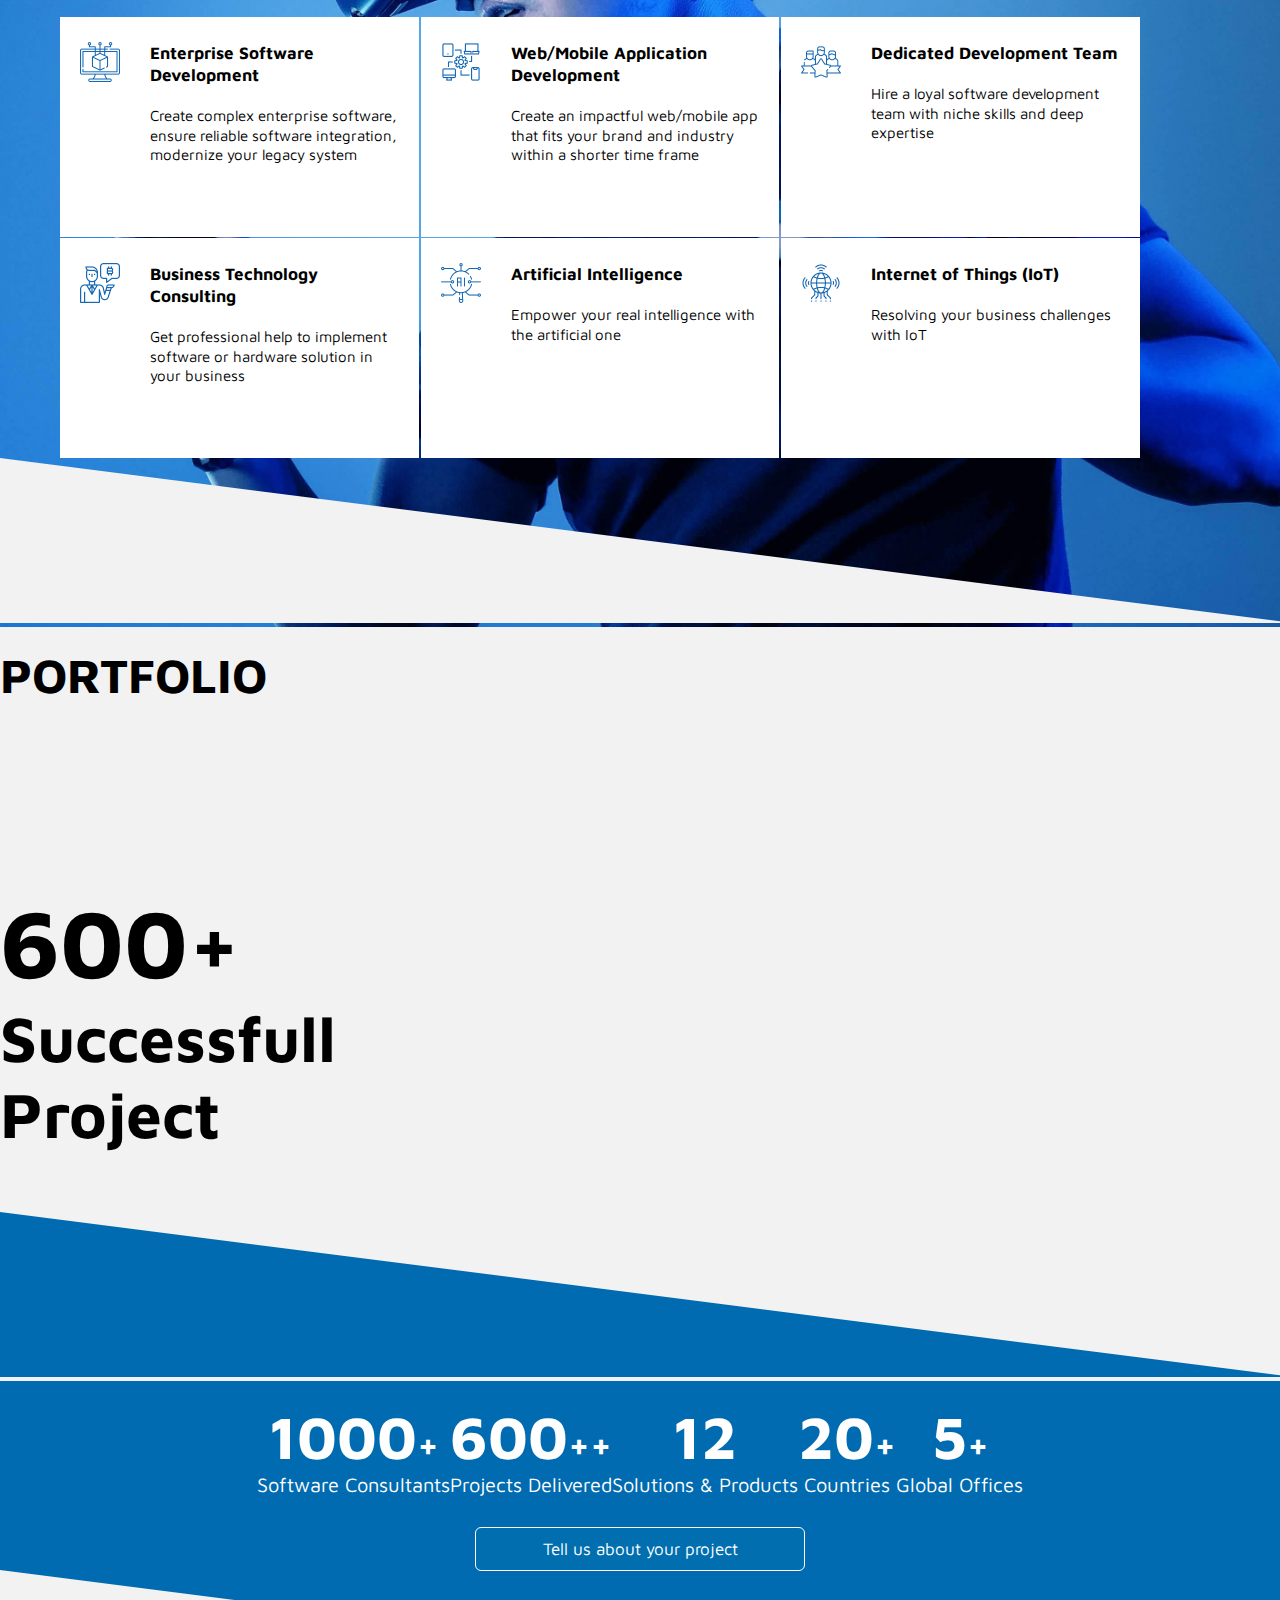
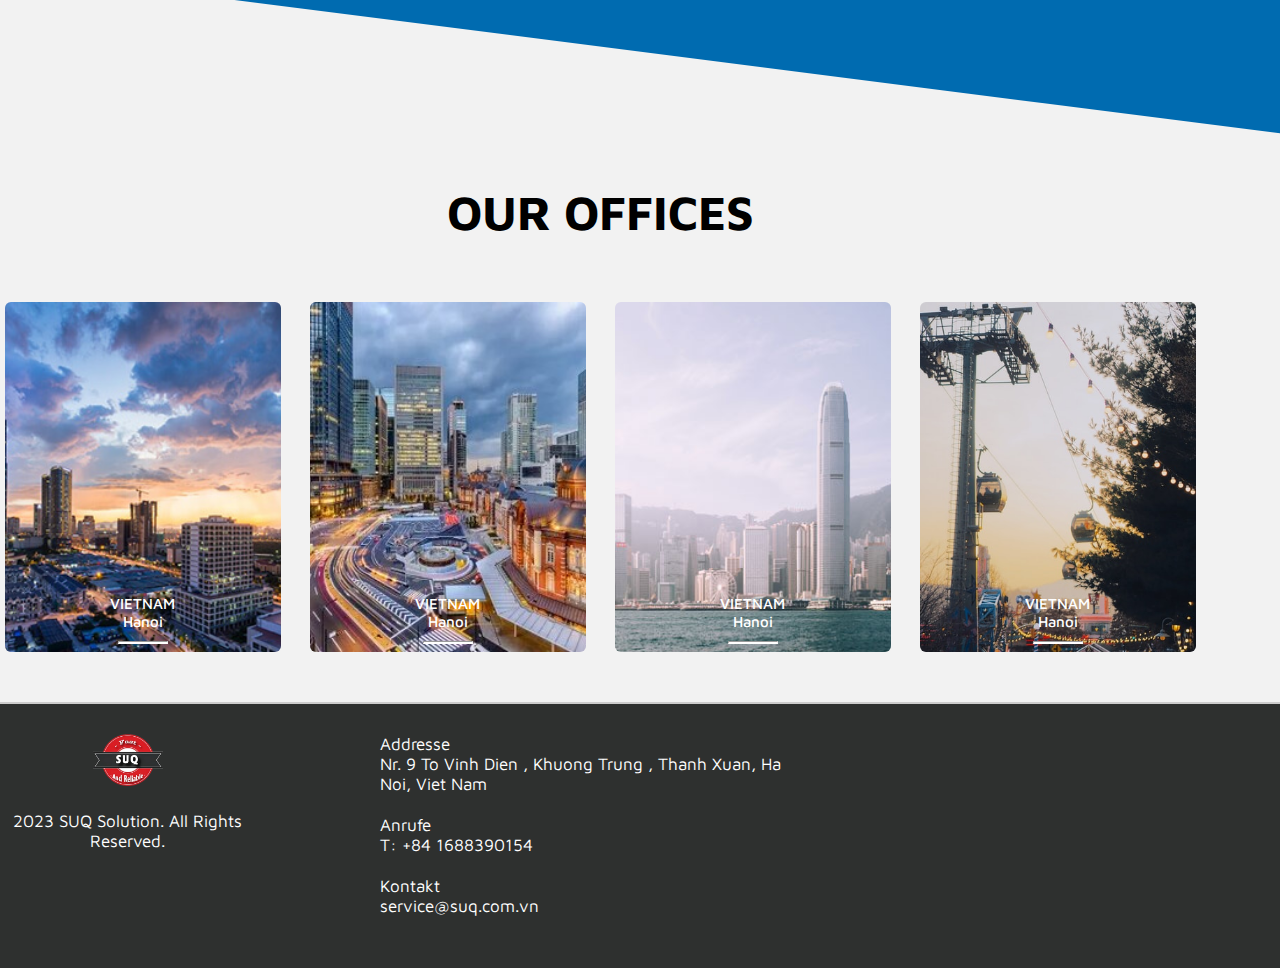
==== commit a4945dd1: "t11" ====
--- a/index.html
+++ b/index.html
@@ -17,7 +17,8 @@
         />
         <!-- <link rel="stylesheet" href="./assets/OwlCarousel2-2.3.4/dist/assets/owl.carousel.min.css" />
         <link rel="stylesheet" href="./assets/OwlCarousel2-2.3.4/dist/assets/owl.theme.default.min.css" /> -->
-        <link rel="stylesheet" href="./index.css" />
+        <link rel="stylesheet" href="./css/shared.css">
+        <link rel="stylesheet" href="./css/index.css" />
         <title>SUQ - Home</title>
     </head>
 
@@ -30,19 +31,21 @@
                 
 
                 <div>
-                    <a href="./index.html" target="_blank"><img src="./assets/images/logo_suq.png" alt="" id="header-logo" /></a>
+                    <a href="./index.html"><img src="./assets/images/logo_suq.png" alt="" id="header-logo" /></a>
                 </div>
 
                 <ul id="header-menu">
-                    <li class="header-menu-item has-dropdown" id="test">
+                    <li class="header-menu-item has-dropdown">
                         Service
                     </li>
                     <li class="header-menu-item">
                         Career
                     </li>
-                    <li class="header-menu-item">
-                        About Us
-                    </li>
+                    <a href="./pages/about.html">
+                        <li class="header-menu-item">
+                            About Us
+                        </li>
+                    </a>
                     <li class="header-menu-item">
                         <i class="fa-solid fa-magnifying-glass"></i>
                     </li>
@@ -63,7 +66,7 @@
                     <div class="dropdown-detail">
                         <h3 class="dropdown-title">Services</h3>
                         <ul class="dropdown-list">
-                            <li><a href="./service.html">Business Technologies Consulting</a></li>
+                            <a href="./pages/service.html"><li>Business Technologies Consulting</li></a>
                             <li>Software Development</li>
                             <li>New Technologies</li>
                             <li>Mainternance and Support</li>
@@ -73,12 +76,30 @@
             </div>
 
             <ul id="menu-mobi">
-                <li class="menu-mobi-item">Service</li>
-                <li class="menu-mobi-item">Service</li>
-                <li class="menu-mobi-item">Service</li>
-                <li class="menu-mobi-item">Service</li>
-                <li class="menu-mobi-item">Service</li>
-                <li class="menu-mobi-item">Service</li>
+                <li class="menu-mobi-item">Search <span><i class="fa-solid fa-magnifying-glass mobi-search"></i></span></li>
+                <li class="menu-mobi-item">
+                    Service
+                    <ul class="menu-mobi-child">
+                        <a href="./pages/service.html"><li>Business Technologies Consulting</li></a>
+                        <li>Software Development</li>
+                        <li>New Technologies</li>
+                        <li>Mainternance and Support</li>
+                    </ul>
+
+                    <i class="fa-sharp fa-solid fa-angle-down mobi-dropdown-marker"></i>
+                </li>
+                <li class="menu-mobi-item">Career</li>
+                <a href="./pages/about.html"><li class="menu-mobi-item">About Us</li></a>
+                <li class="menu-mobi-item">Contact</li>
+                <li class="menu-mobi-item">
+                    Language
+                    <ul class="menu-mobi-child">
+                        <li>English</li>
+                        <li>Destusch</li>
+                    </ul>
+
+                    <i class="fa-sharp fa-solid fa-angle-down mobi-dropdown-marker"></i>
+                </li>
             <ul>
         </section>
 
@@ -490,5 +511,5 @@
         referrerpolicy="no-referrer"
     ></script>
     <!-- <script src="./assets/OwlCarousel2-2.3.4/dist/owl.carousel.min.js"></script> -->
-    <script src="./index.js"></script>
+    <script src="./js/index.js"></script>
 </html>
--- a/css/shared.css
+++ b/css/shared.css
@@ -0,0 +1,518 @@
+/* all */
+*{
+    margin: 0;
+    padding: 0;
+    box-sizing: border-box;
+    font-family: 'Maven Pro', sans-serif;
+    font-size: 17px;
+    line-height: 1.2;
+}
+a{
+    text-decoration: none;
+    color: inherit;
+}
+button{
+    padding: 11px 34px;
+}
+
+body#wrapper{
+    margin: 0;
+    padding: 0;
+    width: 100%;
+    background-color: #F2F2F2;
+}
+.container-fluid{
+    margin: 0;
+    padding: 0;
+}
+.container{
+    max-width: 1200px;
+    /* display: flex; */
+}
+
+h1{
+    font-size: 48px;
+    color: #000;
+    margin: 0 0 60px;
+}
+
+
+/* all */
+/* menu mobi */
+ul#menu-mobi{
+    display: none;
+}
+/* menu mobi */
+
+/* header */
+
+section#header{
+    font-weight: 500;
+    position: fixed;
+    top: 0;
+    z-index: 2;
+    background: rgba(22, 104, 178, 1);
+    cursor: pointer;
+}
+h3.sd{
+    position: absolute;
+}
+
+.header-sticky{
+    position: sticky;
+    top: 0;
+}
+section#header:hover{
+    background: #1668B2;
+}
+
+header{
+    width: 100%;
+    margin: 0 auto;
+    display: flex;
+    flex-direction: row;
+    justify-content: space-between;
+    align-items: center;
+    color: #FFF;
+}
+
+div#header-menu-button{
+    display: none;
+}
+
+
+img#header-logo{
+    width: 70px;
+}
+
+ul#header-menu{
+    display: flex;
+    flex-direction: row;
+    justify-content: flex-end;
+    align-items: center;
+    gap: 20px;
+    margin: 0;
+    padding: 0;
+}
+li.header-menu-item{
+    list-style-type: none;
+    font-size: 17px;
+    padding: 30px 10px;
+    cursor: pointer;
+    border-bottom: 2px solid transparent;
+}
+li.header-menu-item:hover{
+    border-bottom: 2px solid #FFF;
+}
+
+button#contact-button{
+    padding: 11px 34px;
+    background: #1668B2;
+    color: #FFF;
+    border: 1px solid #1668B2;
+    font-weight: 500;
+    border-radius: 8px;
+    transition: 0.5s;
+}
+
+section#header:hover button#contact-button{
+    background: #FFF;
+    color: #1668B2;
+}
+
+/* header */
+
+/* dropdown */
+div#dropdown{
+    display: none;
+    position: absolute;
+    background: #FFF;
+    top: 100%;
+    left: 0;
+    z-index: 2;
+    overflow: hidden;
+    
+}
+div.dropdown-content{
+    display: flex;
+    flex-direction: row;
+    justify-content: flex-start;
+    align-items: flex-start;
+    gap: 20px;
+    padding: 50px 20px;
+}
+
+.dropdown-active{
+    min-height: 350px;
+}
+
+div.dropdown-image{
+    width: 400px;
+}
+div.dropdown-image img{
+    width: 100%;
+}
+h3.dropdown-title{
+    font-size: 15px;
+    margin: 0;
+    padding: 10px 35px 10px 0;
+    font-weight: bold;
+}
+ul.dropdown-list{
+    margin: 0;
+    padding: 0;
+    border-right: 1px solid #CCC;
+}
+ul.dropdown-list li{
+    font-size: 14px;
+    padding: 10px 35px 10px 0;
+    line-height: 1.3;
+    list-style-type: none;
+    color: #CCC;
+    min-width: 400px;
+}
+ul.dropdown-list li:hover{
+    color: #000;
+}
+ul.dropdown-list li a{
+    font-size: 14px;
+}
+/* dropdown */
+
+
+
+
+
+/* banner */
+
+section#banner{
+    width: 100%;
+    position: relative;
+}
+div.banner-info{
+    color: #FFF;
+    position: absolute;
+    top: 12%;
+    left: 0;
+    z-index: 1;
+}
+div.banner-info h1.title{
+    font-size: 95px;
+    margin: 0;
+    color: #FFF;
+    line-height: 0.9;
+    font-weight: bold;
+}
+div.banner-info p.subtitle{
+    margin: 36px 0;
+    font-size: 17px;
+}
+div.banner-info button{
+    background: #006BB0;
+    color: #FFF;
+    padding: 11px 34px;
+    font-size: 17px;
+    border: 1px solid #006BB0;
+    border-radius: 8px;
+    font-weight: bold;
+    transition: 0.6s;
+}
+div.banner-info button:hover{
+    cursor: pointer;
+    background: #FFF;
+    color: #006BB0;
+}
+div.slider-item{
+    width: 100%;
+    position: relative;
+}
+div.slider-item img{
+    width: 100%;
+    height: 800px;
+    object-fit: cover;
+}
+.owl-nav{
+    display: none;
+}
+.owl-dots{
+    position: absolute;
+    display: flex;
+    flex-direction: row;
+    justify-content: center;
+    align-items: center;
+    gap: 20px;
+    bottom: 180px;
+    right: 20px;
+    z-index: 2;
+}
+
+.owl-dots button.owl-dot{
+    width: 20px;
+    height: 20px;
+    background: transparent;
+    border: 1px solid #CCC;
+    border-radius: 50%;
+}
+.owl-dots button.owl-dot:active{
+    background: #FFF !important;
+    border: 1px solid #FFF;
+}
+svg.banner-svg{
+    position: absolute;
+    bottom: 0;
+    left: 0;
+    z-index: 1;
+    height: 165px;
+    width: 100%;
+    fill: #f2f2f2;
+    margin: -1px 0;
+}
+
+/* banner */
+
+
+/* footer */
+footer{
+    padding: 30px 0 !important;
+    border-top: 2px solid #CCC;
+    background: #2E302F;
+    color: #FFF;
+}
+div#footer{
+    display: flex;
+    flex-direction: row;
+    justify-content: space-between;
+    align-items: flex-start;
+    gap: 100px;
+    
+}
+div.footer-left{
+    text-align: center;
+    display: flex;
+    flex-direction: column;
+    justify-content: flex-start;
+    align-items: center;
+    gap: 20px;
+}
+div.footer-left img{
+    width: 70px;
+}
+div.footer-left p{
+    font-size: 17px;
+    margin: 0 0 0;
+}
+p.footer-logo-link{
+    display: flex;
+    flex-direction: row;
+    justify-content: center;
+    align-items: center;
+    gap: 20px;
+}
+div.footer-right{
+    display: flex;
+    flex-direction: column;
+    gap: 20px;
+    justify-content: flex-start;
+    align-items: flex-start;
+}
+div.footer-right p{
+    margin: 0;
+    position: relative;
+    padding: 0 0 0 25px;
+}
+div.footer-right i{
+    position: absolute;
+    top: 3px;
+    left: 0;
+}
+div.footer-map iframe{
+    width: 300px;
+    height: 200px;
+}
+
+/* footer */
+
+
+
+/* responsive */
+
+@media all and (max-width:992px){
+    .container{
+        padding-left: 5%;
+        padding-right: 5%;
+    }
+    div#header-menu-button{
+        display: block;
+        display: flex;
+        justify-content: center;
+        align-items: center;
+        cursor: pointer;
+    }
+    div#header-menu-button i{
+        font-size: 30px;
+    }
+    header{
+        padding: 10px 5%;
+        display: flex;
+        flex-direction: row;
+        justify-content: space-between;
+        align-items: center;
+    }
+    img#header-logo{
+        width: 55px;
+    }
+    ul#header-menu{
+        display: none;
+    }
+    div.service-list{
+        padding: 0 5%;
+    }
+    footer{
+        padding: 30px 5%;
+    }
+
+    /* menu mobi*/
+    ul#menu-mobi{
+        display: none;
+        position: absolute;
+        top: 100%;
+        left: 0;
+        width: 100%;
+        background: #FFF;
+        padding: 0;
+        margin: 0;
+        overflow: hidden;
+        border-bottom: 2px solid #aaa;
+    }
+    
+    li.menu-mobi-item{
+        list-style: none;
+        border-bottom: 1px solid #F2F2F2;
+        padding: 10px 5%;
+        position: relative;
+    }
+    ul.menu-mobi-child{
+        margin: 10px -5.5% -10px;
+        padding: 0;
+        background: #F2F2F2;
+        display: none;
+    }
+    ul.menu-mobi-child li{
+        list-style: none;
+        padding: 10px 5%;
+        border-bottom: 1px solid #ccc;
+    }
+    i.mobi-dropdown-marker{
+        position: absolute;
+        top: 12px;
+        right: 5%;
+    }
+    i.mobi-search{
+        position: absolute;
+        top: 12px;
+        right: 5%;
+    }
+    .marker-active{
+        transform: rotate(-180deg);
+    }
+    div.service-card{
+        width: 49%;
+    }
+    div.office-list-card{
+        width: 48%;
+    }
+    div#footer{
+        gap: 20px;
+        flex-direction: column;
+        justify-content: flex-start;
+        align-items: center;
+    }
+    div.footer-right{
+        margin: 0;
+    }
+    div.intro{
+        flex-direction: column;
+        gap: 40px;
+    }
+    div.intro div.left{
+        width: 100%;
+        text-align: center;
+        
+    }
+    div.intro div.left p{
+        margin: 30px 0;
+    }
+    div.intro div.right{
+        width: 100%;
+        justify-content: space-around;
+        gap: 20px;
+    }
+    div.slider-item img{
+        height: 650px;
+        object-position: 0 0;
+    }
+    div.banner-info h1.title{
+        font-size: 65px;
+    }
+    svg{
+        height: 100px !important;
+    }
+
+    /* menu mobi*/
+}
+
+@media all and (max-width:768px){
+    div.service-card{
+        width: 100%;
+        height: auto;
+        min-height: 100px;
+    }
+    p.service-card-more{
+        opacity: 1;
+    }
+    h1{
+        font-size: 35px;
+    }
+    div.banner-info h1.title{
+        font-size: 40px;
+    }
+    div.slider-item img{
+        height: 600px;
+        object-position: 0 0;
+    }
+    div.banner-info{
+        top: 75px;
+    }
+    svg{
+        height: 60px !important;
+    }
+    h1{
+        margin: 0 0 30px !important;
+    }
+}
+
+@media all and (max-width: 576px){
+    div.office-list-card{
+        width: 100%;
+    }
+    div.portfolio h2.detail{
+        font-size: 40px;
+        margin: 0 0 40px;
+    }
+    div.portfolio h2.detail span{
+        font-size: 60px;
+    }
+    section#counter button{
+        max-width: 80%;
+    }
+    div.footer-map iframe{
+        width: 300px;
+        max-width: 95%;
+        height: 200px;
+    }
+    div.tab-title h3{
+        font-size: 13px;
+    }
+}
+
+/* responsive */--- a/css/index.css
+++ b/css/index.css
@@ -0,0 +1,509 @@
+
+/* intro */
+div.intro{
+    display: flex;
+    flex-direction: row;
+    justify-content: space-between;
+    align-items: flex-start;
+    margin: 0 auto 0;
+}
+div.intro div.left{
+    width: 49%;
+    font-size: 21px;
+    color: #979797;
+}
+div.intro div.left p{
+    margin: 66px 0;
+    font-size: 21px;
+}
+div.intro div.left button{
+    padding: 11px 34px;
+    color: #1668b2;
+    border: 1px solid #1668b2;
+    border-radius: 8px;
+    font-size: 16px;
+    font-weight: 500;
+}
+
+div.intro div.right{
+    width: 49%;
+    display: flex;
+    flex-direction: row;
+    justify-content: flex-start;
+    align-items: flex-start;
+    gap: 40px;
+    flex-wrap: wrap;
+}
+div.logo-item{
+    width: 150px;
+    height: 75px;
+    display: flex;
+    justify-content: center;
+    align-items: center;
+}
+div.logo-item img{
+    width: 100%;
+    cursor: pointer;
+}
+
+/* intro */
+
+/* offers */
+section#offers svg{
+    height: 165px;
+    width: 100%;
+    fill: #f2f2f2;
+    margin: 0px 0;
+}
+
+section#offers{
+    background: url(../assets/images/service_bg.jpeg) no-repeat;
+    background-position: center 0;
+    background-size: cover;
+    margin: 20px 0 0;
+    width: 100%;
+}
+
+div.offers{
+    display: flex;
+    color: #FFF;
+    text-align: center;
+    flex-direction: column;
+    padding: 0px 0;
+    justify-content: flex-start;
+    align-items: center;
+}
+div.offers h1{
+    color: #FFF;
+}
+div.tab-title{
+    width: 80%;
+    display: flex;
+    flex-direction: row;
+    justify-content: space-between;
+    align-items: center;
+}
+div.tab-title h3{
+    width: calc(100%/3);
+    padding: 4px 0 10px;
+    border-bottom: 1px solid #BDBDB5;
+    font-size: 18px;
+    cursor: pointer;
+    color: #BDBDB5;
+    transition: 0.5s;
+}
+.offer-tab-active{
+    color: #FFF !important;
+    border-bottom: 1px solid #00D7EE !important;
+}
+div.service-list{
+    margin: 60px 0 0;
+    display: flex;
+    width: 90%;
+    flex-wrap: wrap;
+    justify-content: space-around;
+    gap: 1px;
+    padding: 0;
+}
+div#industries-tab, div#product-tab{
+    display: none;
+}
+div.service-card{
+    height: 220px;
+    background: #FFF;
+    width: 33.2%;
+    color: #000;
+    text-align: left;
+    padding: 25px 20px;
+    display: flex;
+    flex-direction: row;
+    justify-content: flex-start;
+    align-items: flex-start;
+    gap: 30px;
+    cursor: pointer;
+}
+div.service-card img{
+    width: 40px;
+}
+
+p.service-card-title{
+    font-size: 17px;
+    font-weight: bold;
+    margin: 0;
+    line-height: 1.3;
+}
+p.service-card-detail{
+    font-size: 15px;
+    margin: 20px 0;
+    line-height: 1.3;
+}
+
+p.service-card-more{
+    font-size: 15px;
+    letter-spacing: 0.2px;
+    cursor: pointer;
+    font-weight: 500;
+    transition: 0.6s;
+    opacity: 0;
+    margin: 0;
+    color: #1668b2;;
+}
+div.service-card:hover p.service-card-more{
+    opacity: 1;
+}
+
+/* offers */
+
+/* portfolio */
+section#portfolio{
+    width: 100%;
+    background: url(../assets/images/portfolio.png) no-repeat;
+    background-attachment: fixed;
+    background-position: top 100px right 0;
+    background-size: 80%;
+    padding: 0 0;
+}
+section#portfolio h1{
+    margin-bottom: 0;
+}
+section#portfolio svg.top-portfolio{
+    fill: #f2f2f2;
+    margin: -10px 0 0;
+}
+div.portfolio-title{
+    background: #f2f2f2;
+    padding: 20px 0;
+}
+div.portfolio{
+    flex-direction: column;
+}
+div.portfolio h2.detail{
+    font-size: 64px;
+    margin: 0 0 60px;
+}
+div.portfolio h2.detail span{
+    font-size: 96px
+}
+div.portfolio div.portfolio-btn{
+    padding: 11px 34px;
+    color: #1668b2;
+    border: 1px solid #1668b2;
+    border-radius: 8px;
+    font-size: 16px;
+    font-weight: 500;
+    display: inline-block;
+}
+section#portfolio svg{
+    height: 165px;
+    width: 100%;
+    fill: #006BB0;
+    margin: -1px 0;
+}
+/* portfolio */
+
+
+/* counter */
+section#counter{
+    background: #006BB0;
+    color: #FFF;
+    padding: 20px 0 0;
+    display: flex;
+    flex-direction: column;
+    justify-content: flex-start;
+    align-items: center;
+}
+section#counter svg{
+    height: 165px;
+    width: 100%;
+    fill: #f2f2f2;
+    margin: -1px 0;
+}
+div.counter-list{
+    display: flex;
+    flex-direction: row;
+    justify-content: space-around;
+    align-items: flex-start;
+    flex-wrap: wrap;
+}
+p.count-item{
+    text-align: center;
+    font-size: 20px;
+}
+p.count-item strong{
+    font-size: 40px;
+}
+span.count-target{
+    font-size: 60px;
+}
+section#counter button{
+    padding: 11px 34px;
+    max-width: 100%;
+    width: 330px;
+    border: 1px solid #FFF;
+    background: #006EAF;
+    border-radius: 6px;
+    color: #FFF;
+    margin: 30px 0 0;
+}
+/* counter */
+
+/* office */
+section#office{
+    display: flex;
+    flex-direction: column;
+    padding: 50px 0;
+}
+section#office h1{
+    text-align: center;
+}
+div.offices-list{
+    display: flex;
+    flex-direction: row;
+    justify-content: space-around;
+    align-items: flex-start;
+    gap: 20px;
+    flex-wrap: wrap;
+}
+div.office-list-card{
+    width: 23%;
+    border-radius: 6px;
+    height: 350px;
+    background: url(../assets/images/office1.jpeg) no-repeat;
+    background-position: center;
+    background-size: cover;
+    position: relative;
+    cursor: pointer;
+    overflow: hidden;
+}
+div.office-list-card:nth-child(2){
+    background: url(../assets/images/office2.jpeg) no-repeat;
+    background-position: center;
+    background-size: cover;
+}
+div.office-list-card:nth-child(3){
+    background: url(../assets/images/office3.jpeg) no-repeat;
+    background-position: center;
+    background-size: cover;
+}
+div.office-list-card:nth-child(4){
+    background: url(../assets/images/office4.jpeg) no-repeat;
+    background-position: center;
+    background-size: cover;
+}
+div.office-list-card p{
+    margin: 0;
+    font-size: 15px;
+}
+div.office-list-card hr{
+    border-bottom: 2px solid #FFF;
+    width: 50px;
+    display: inline-block;
+}
+div.office-card-content{
+    position: absolute;
+    top: 55%;
+    left: 0;
+    width: 100%;
+    height: 100%;
+    border-radius: 6px;
+    cursor: pointer;
+    color: #FFF;
+    font-weight: 500;
+    text-align: center;
+    display: flex;
+    flex-direction: column;
+    justify-content: center;
+    align-items: center;
+    gap: 10px;
+    padding: 20px;
+    transition: 0.3s;
+}
+div.office-list-card:hover div.office-card-content{
+    top: 0;
+    background: rgba(22, 104, 178, 0.7);
+}
+
+
+
+/* responsive */
+
+@media all and (max-width:992px){
+    .container{
+        padding-left: 5%;
+        padding-right: 5%;
+    }
+    div#header-menu-button{
+        display: block;
+        display: flex;
+        justify-content: center;
+        align-items: center;
+        cursor: pointer;
+    }
+    div#header-menu-button i{
+        font-size: 30px;
+    }
+    header{
+        padding: 10px 5%;
+        display: flex;
+        flex-direction: row;
+        justify-content: space-between;
+        align-items: center;
+    }
+    img#header-logo{
+        width: 55px;
+    }
+    ul#header-menu{
+        display: none;
+    }
+    div.service-list{
+        padding: 0 5%;
+    }
+    footer{
+        padding: 30px 5%;
+    }
+
+    /* menu mobi*/
+    ul#menu-mobi{
+        display: none;
+        position: absolute;
+        top: 100%;
+        left: 0;
+        width: 100%;
+        background: #FFF;
+        padding: 0;
+        margin: 0;
+        overflow: hidden;
+        border-bottom: 2px solid #aaa;
+    }
+    
+    li.menu-mobi-item{
+        list-style: none;
+        border-bottom: 1px solid #F2F2F2;
+        padding: 10px 5%;
+        position: relative;
+    }
+    ul.menu-mobi-child{
+        margin: 10px -5.5% -10px;
+        padding: 0;
+        background: #F2F2F2;
+        display: none;
+    }
+    ul.menu-mobi-child li{
+        list-style: none;
+        padding: 10px 5%;
+        border-bottom: 1px solid #ccc;
+    }
+    i.mobi-dropdown-marker{
+        position: absolute;
+        top: 12px;
+        right: 5%;
+    }
+    i.mobi-search{
+        position: absolute;
+        top: 12px;
+        right: 5%;
+    }
+    .marker-active{
+        transform: rotate(-180deg);
+    }
+    div.service-card{
+        width: 49%;
+    }
+    div.office-list-card{
+        width: 48%;
+    }
+    div#footer{
+        gap: 20px;
+        flex-direction: column;
+        justify-content: flex-start;
+        align-items: center;
+    }
+    div.footer-right{
+        margin: 0;
+    }
+    div.intro{
+        flex-direction: column;
+        gap: 40px;
+    }
+    div.intro div.left{
+        width: 100%;
+        text-align: center;
+        
+    }
+    div.intro div.left p{
+        margin: 30px 0;
+    }
+    div.intro div.right{
+        width: 100%;
+        justify-content: space-around;
+        gap: 20px;
+    }
+    div.slider-item img{
+        height: 650px;
+        object-position: 0 0;
+    }
+    div.banner-info h1.title{
+        font-size: 65px;
+    }
+    svg{
+        height: 100px !important;
+    }
+
+    /* menu mobi*/
+}
+
+@media all and (max-width:768px){
+    div.service-card{
+        width: 100%;
+        height: auto;
+        min-height: 100px;
+    }
+    p.service-card-more{
+        opacity: 1;
+    }
+    h1{
+        font-size: 35px;
+    }
+    div.banner-info h1.title{
+        font-size: 40px;
+    }
+    div.slider-item img{
+        height: 600px;
+        object-position: 0 0;
+    }
+    div.banner-info{
+        top: 75px;
+    }
+    svg{
+        height: 60px !important;
+    }
+    h1{
+        margin: 0 0 30px !important;
+    }
+}
+
+@media all and (max-width: 576px){
+    div.office-list-card{
+        width: 100%;
+    }
+    div.portfolio h2.detail{
+        font-size: 40px;
+        margin: 0 0 40px;
+    }
+    div.portfolio h2.detail span{
+        font-size: 60px;
+    }
+    section#counter button{
+        max-width: 80%;
+    }
+    div.footer-map iframe{
+        width: 300px;
+        max-width: 95%;
+        height: 200px;
+    }
+    div.tab-title h3{
+        font-size: 13px;
+    }
+}
+
+/* responsive */